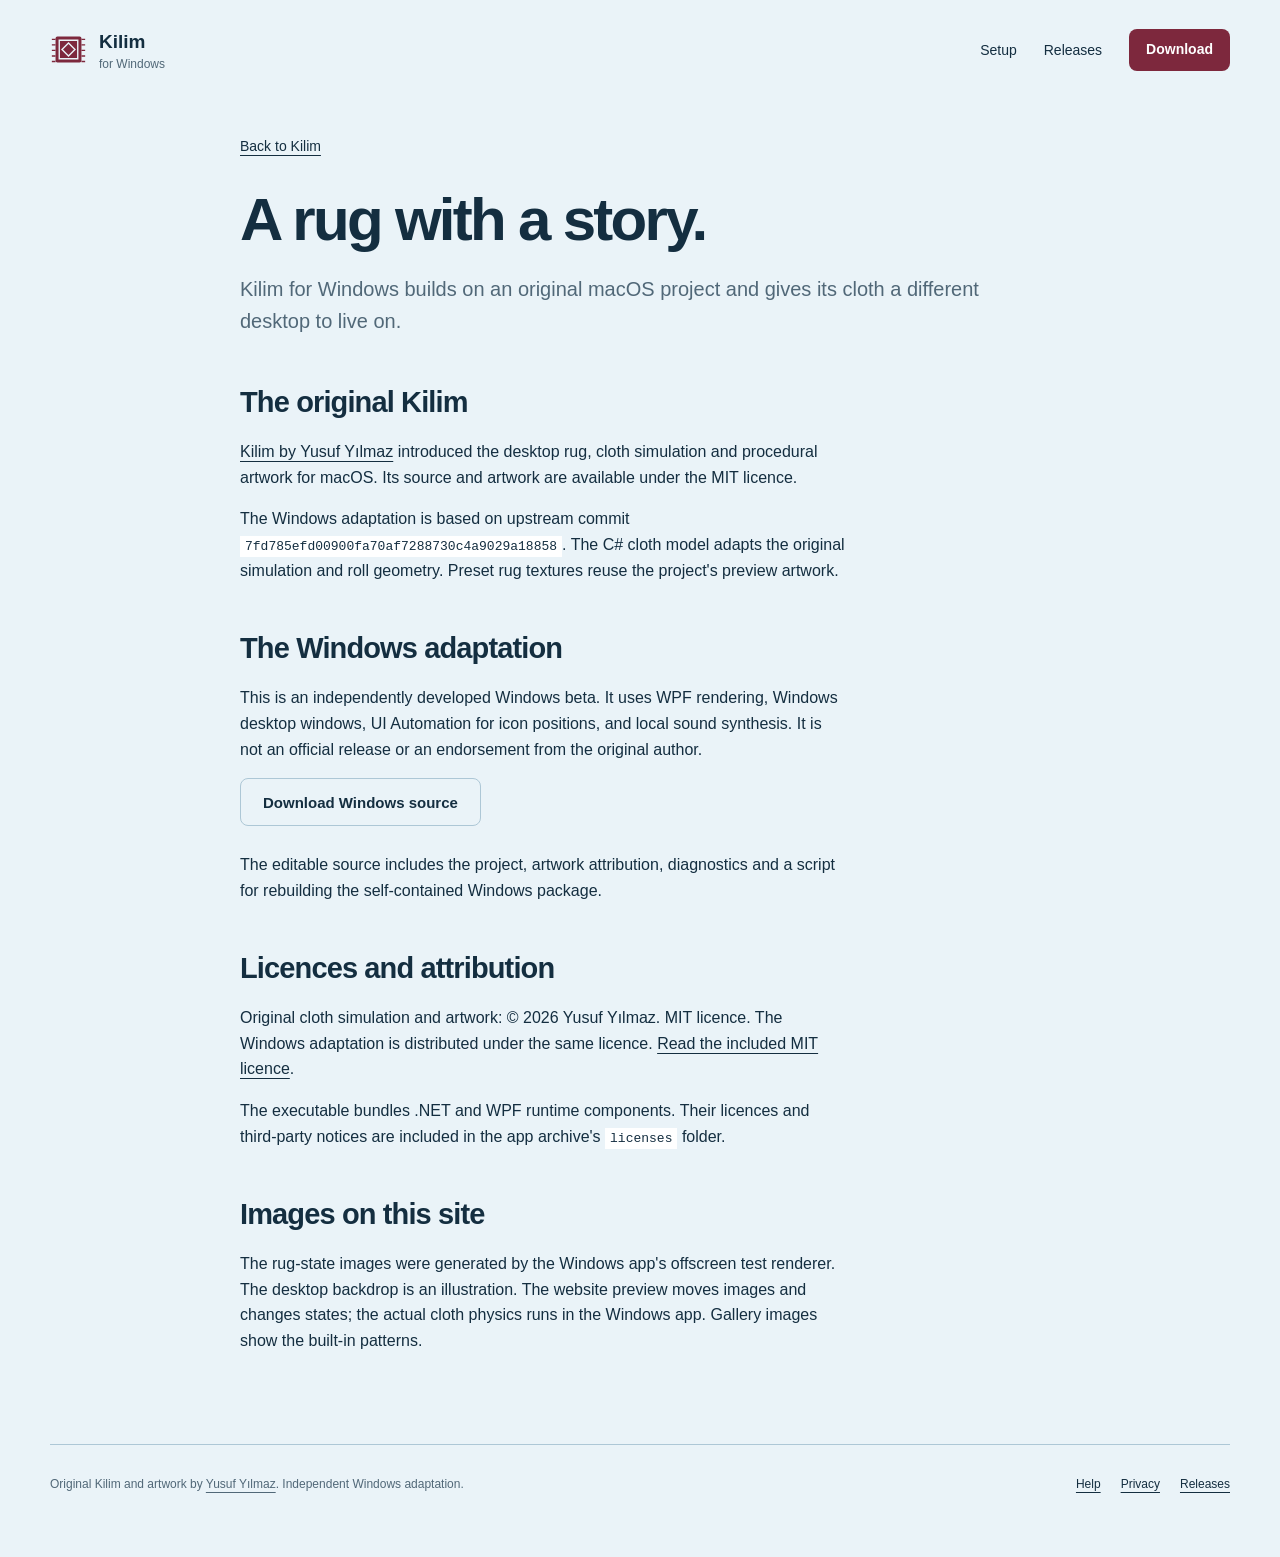
==== credits.html @ a7b7ecc9 "first commit" ====
<!doctype html><html lang="en"><head><meta charset="utf-8"><meta name="viewport" content="width=device-width,initial-scale=1"><title>Credits and source — Kilim for Windows</title><meta name="description" content="Original Kilim and rug artwork by Yusuf Yılmaz. Learn about the independent Windows adaptation and MIT-licensed source."><link rel="icon" href="assets/favicon.svg" type="image/svg+xml"><link rel="stylesheet" href="styles.css"></head><body>
<a class="skip" href="#main">Skip to content</a><header class="header wrap"><a class="brand" href="index.html"><img src="assets/favicon.svg" width="37" height="37" alt=""><span>Kilim<small>for Windows</small></span></a><nav class="nav" aria-label="Main navigation"><a href="help.html">Setup</a><a href="releases.html">Releases</a><a class="button small" href="index.html#download">Download</a></nav></header>
<main id="main" class="page wrap prose"><div class="document-nav"><a href="index.html">Back to Kilim</a></div><h1>A rug with a story.</h1><p class="lead">Kilim for Windows builds on an original macOS project and gives its cloth a different desktop to live on.</p>
<h2>The original Kilim</h2><p><a href="https://github.com/yusufyilmazfr/kilim" target="_blank" rel="noopener noreferrer">Kilim by Yusuf Yılmaz</a> introduced the desktop rug, cloth simulation and procedural artwork for macOS. Its source and artwork are available under the MIT licence.</p><p>The Windows adaptation is based on upstream commit <code>7fd785efd00900fa70af7288730c4a9029a18858</code>. The C# cloth model adapts the original simulation and roll geometry. Preset rug textures reuse the project's preview artwork.</p>
<h2>The Windows adaptation</h2><p>This is an independently developed Windows beta. It uses WPF rendering, Windows desktop windows, UI Automation for icon positions, and local sound synthesis. It is not an official release or an endorsement from the original author.</p><p><a class="button secondary" href="downloads/Kilim-Windows-source.zip" download>Download Windows source</a></p><p>The editable source includes the project, artwork attribution, diagnostics and a script for rebuilding the self-contained Windows package.</p>
<h2>Licences and attribution</h2><p>Original cloth simulation and artwork: © 2026 Yusuf Yılmaz. MIT licence. The Windows adaptation is distributed under the same licence. <a href="LICENSE">Read the included MIT licence</a>.</p><p>The executable bundles .NET and WPF runtime components. Their licences and third-party notices are included in the app archive's <code>licenses</code> folder.</p>
<h2>Images on this site</h2><p>The rug-state images were generated by the Windows app's offscreen test renderer. The desktop backdrop is an illustration. The website preview moves images and changes states; the actual cloth physics runs in the Windows app. Gallery images show the built-in patterns.</p>
</main><footer class="footer wrap"><p>Original Kilim and artwork by <a href="https://github.com/yusufyilmazfr/kilim" target="_blank" rel="noopener noreferrer">Yusuf Yılmaz</a>. Independent Windows adaptation.</p><nav aria-label="Footer"><a href="help.html">Help</a><a href="privacy.html">Privacy</a><a href="releases.html">Releases</a></nav></footer></body></html>
---- styles.css ----
:root{--mist:#eaf3f8;--ink:#142e40;--red:#7d283d;--paper:#fff;--thread:#adc7d6;--slate:#516878;--desktop:#d7e7f1;--focus:#245b7a}
*{box-sizing:border-box}html{scroll-behavior:smooth;scroll-padding-top:28px}body{margin:0;background:var(--mist);color:var(--ink);font-family:"Segoe UI",Arial,sans-serif;font-size:17px;line-height:1.6}button,input{font:inherit}a{color:inherit;text-underline-offset:4px}button,a{-webkit-tap-highlight-color:transparent}button{cursor:pointer}button:focus-visible,a:focus-visible,summary:focus-visible,[tabindex]:focus-visible{outline:3px solid var(--focus);outline-offset:5px}img{max-width:100%;display:block}h1,h2,h3,p{margin-top:0}h1,h2,h3{font-family:"Trebuchet MS","Segoe UI",sans-serif;line-height:1.1}h1{font-size:clamp(42px,5.7vw,76px);letter-spacing:-.045em;font-weight:700;margin-bottom:24px}h2{font-size:clamp(30px,3.4vw,44px);letter-spacing:-.03em;margin-bottom:20px}h3{font-size:23px;letter-spacing:-.02em;margin-bottom:12px}p{max-width:68ch}button{color:var(--ink)}.wrap{width:min(1180px,calc(100% - 64px));margin-inline:auto}.skip{position:absolute;top:-80px;left:16px;background:var(--paper);padding:12px;z-index:5}.skip:focus{top:12px}.header{padding-block:27px;display:flex;justify-content:space-between;align-items:center;gap:20px}.brand{display:inline-flex;align-items:center;gap:12px;text-decoration:none;font-size:19px;font-weight:650;white-space:nowrap}.brand svg{width:37px;height:37px}.brand small{display:block;font-size:12px;color:var(--slate);font-weight:500;line-height:1.3}.nav{display:flex;align-items:center;gap:27px;font-size:14px}.nav a{text-decoration:none}.nav a:hover{text-decoration:underline}.button{display:inline-flex;align-items:center;justify-content:center;gap:10px;border:1px solid transparent;min-height:48px;padding:11px 22px;background:var(--red);color:var(--paper);text-decoration:none;font-size:15px;font-weight:650;border-radius:8px;line-height:1.4}.button:hover{background:#682034}.button.secondary{background:transparent;color:var(--ink);border-color:var(--thread)}.button.secondary:hover{background:var(--paper)}.button.small{min-height:42px;padding:9px 16px;font-size:14px}.hero{display:grid;grid-template-columns:.84fr 1.16fr;align-items:center;gap:44px;padding-top:50px;padding-bottom:80px}.hero-copy{padding-bottom:24px}.hero-copy p{color:var(--slate);max-width:35ch;font-size:19px;line-height:1.6;margin-bottom:27px}.hero-meta{font-size:13px!important;margin:13px 0 17px!important;max-width:40ch!important}.hero-copy .setup-link{font-size:14px}.hero-demo{min-width:0}.desktop{position:relative;aspect-ratio:1.24;background:var(--desktop);border:1px solid var(--thread);border-radius:14px;overflow:hidden;isolation:isolate}.desktop-scenery{position:absolute;inset:0;width:100%;height:100%;opacity:.36;pointer-events:none}.desktop-icons{position:absolute;left:15%;top:25%;display:grid;grid-template-columns:repeat(3,52px);gap:37px 41px;font-size:9px;text-align:center;z-index:1}.desktop-file{display:flex;align-items:center;flex-direction:column;gap:5px;color:var(--ink)}.file-icon{display:block;width:29px;height:34px;background:var(--paper);border:1px solid var(--thread);border-radius:2px;position:relative}.file-icon:after{content:"";position:absolute;left:6px;top:13px;width:15px;height:1px;background:var(--thread);box-shadow:0 5px 0 var(--thread),0 10px 0 var(--thread)}.preview-rug{position:absolute;width:112%;max-width:none;height:auto;left:-2%;top:-10%;z-index:2;touch-action:none;cursor:grab;user-select:none;-webkit-user-drag:none;transform:translate(var(--rug-x,0px),var(--rug-y,0px));filter:drop-shadow(0 12px 9px rgba(20,46,64,.13))}.preview-rug:active{cursor:grabbing}.preview-rug.peeking{opacity:.26}.desktop-bar{position:absolute;bottom:0;inset-inline:0;background:rgba(255,255,255,.74);height:32px;display:flex;align-items:center;justify-content:space-between;padding-inline:15px;z-index:3;font-size:10px}.windows-mark{display:grid;grid-template-columns:repeat(2,5px);gap:2px}.windows-mark i{height:5px;width:5px;background:var(--ink)}.demo-controls{display:flex;align-items:center;justify-content:space-between;gap:8px;margin-top:14px;flex-wrap:wrap}.demo-states{display:flex;gap:3px}.demo-states button,.move-controls button{border:0;background:transparent;min-height:44px;padding:8px 11px;font-size:13px;border-radius:6px}.demo-states button[aria-pressed="true"]{background:var(--ink);color:var(--paper)}.move-controls{display:flex;gap:2px}.move-controls button{border:1px solid var(--thread);width:44px;padding:4px;font-size:20px}.demo-note{color:var(--slate);font-size:12px;margin:10px 0 0;max-width:60ch}.interaction-strip{border-block:1px solid var(--thread);padding-block:35px;display:grid;grid-template-columns:repeat(3,1fr);gap:42px}.interaction-strip p{font-size:15px;color:var(--slate);margin-bottom:0}.interaction-strip h3{font-size:21px}.interaction-strip kbd,.prose kbd{display:inline-block;border:1px solid var(--thread);background:var(--paper);padding:1px 6px;border-radius:4px;font-family:inherit;font-size:.84em;white-space:nowrap}.section{padding-block:95px}.section-intro{max-width:620px;margin-bottom:38px}.section-intro p{color:var(--slate)}.patterns{display:grid;grid-template-columns:1fr 1fr;gap:60px;align-items:center}.pattern-preview{position:relative;background:var(--paper);padding:30px;border-radius:12px;min-height:300px;display:grid;align-items:center}.pattern-preview img{width:100%;height:auto}.pattern-name{margin:15px 0 0;text-align:center;font-size:14px}.pattern-name span{color:var(--slate)}.swatches{display:grid;grid-template-columns:repeat(5,1fr);gap:9px}.swatch{border:2px solid transparent;background:transparent;padding:4px;border-radius:8px;min-width:0;text-align:left}.swatch img{width:100%;height:auto;aspect-ratio:1.49;object-fit:contain;border-radius:3px}.swatch span{font-size:11px;display:block;margin:4px 0 2px;white-space:nowrap;overflow:hidden;text-overflow:ellipsis}.swatch[aria-pressed="true"]{border-color:var(--red);background:var(--paper)}.custom-note{font-size:15px;line-height:1.6;color:var(--slate);margin:22px 0 0}.download-section{background:var(--paper);border-block:1px solid var(--thread);padding-block:72px}.download-grid{display:grid;grid-template-columns:1.1fr .9fr;gap:90px}.release-tag{display:inline-block;font-size:13px;border:1px solid var(--thread);border-radius:5px;padding:4px 8px;margin-bottom:18px}.download-grid h2{max-width:14ch}.download-grid p{color:var(--slate)}.download-info{font-size:14px}.download-links{display:flex;gap:23px;flex-wrap:wrap;font-size:13px;margin-top:16px}.beta-note{font-size:13px!important;line-height:1.5;border-left:3px solid var(--thread);padding-left:14px;margin:24px 0 0}.setup-steps{list-style:none;padding:0;margin:10px 0 25px;counter-reset:setup}.setup-steps li{position:relative;counter-increment:setup;padding:0 0 22px 44px;font-size:15px}.setup-steps li:before{content:counter(setup);position:absolute;left:0;top:0;width:28px;height:28px;border:1px solid var(--thread);border-radius:50%;display:grid;place-items:center;font-size:13px}.setup-steps strong{display:block;margin-bottom:4px}.setup-steps span{color:var(--slate)}.faq-layout{display:grid;grid-template-columns:.7fr 1.3fr;gap:75px}.faq{border-top:1px solid var(--thread)}.faq details{border-bottom:1px solid var(--thread);padding:19px 0}.faq summary{font-size:17px;font-weight:600;cursor:pointer;list-style:none;display:flex;justify-content:space-between;gap:16px;min-height:24px}.faq summary::-webkit-details-marker{display:none}.faq summary:after{content:"+";font-size:22px;font-weight:400;line-height:1}.faq details[open] summary:after{content:"−"}.faq p{color:var(--slate);font-size:15px;margin:15px 25px 0 0}.footer{border-top:1px solid var(--thread);padding-block:30px 38px;display:flex;justify-content:space-between;gap:25px;font-size:12px;align-items:flex-start}.footer p{margin:0;color:var(--slate);max-width:65ch}.footer nav{display:flex;gap:20px;white-space:nowrap}.page{max-width:800px;margin:35px auto 90px}.page h1{font-size:clamp(36px,5vw,60px);margin-bottom:20px}.page .lead{font-size:20px;color:var(--slate);margin-bottom:45px}.prose h2{font-size:29px;margin-top:50px}.prose h3{font-size:21px;margin-top:30px}.prose p,.prose li{font-size:16px}.prose ul,.prose ol{padding-left:24px}.prose li{margin-bottom:10px}.prose code{background:var(--paper);padding:3px 5px;font-size:13px;overflow-wrap:anywhere}.prose pre{white-space:pre-wrap;overflow-wrap:anywhere;border:1px solid var(--thread);border-radius:8px;background:var(--paper);padding:18px;font-size:13px}.notice{padding:18px 20px;border-left:3px solid var(--red);background:var(--paper);font-size:15px}.prose .button{margin:0 12px 10px 0}.hash{font-family:Consolas,monospace;font-size:12px;overflow-wrap:anywhere}.document-nav{font-size:14px;margin-bottom:30px}.no-js{font-size:13px;color:var(--slate)}
@media(min-width:1350px){.hero{gap:54px;padding-top:62px}.hero-copy p{max-width:34ch}.desktop{aspect-ratio:1.19}}
@media(max-width:950px){.wrap{width:calc(100% - 40px)}.hero{gap:24px;grid-template-columns:1fr 1.1fr;padding-top:35px}.nav{gap:18px}.hero-copy p{font-size:17px}.hero h1{font-size:52px}.patterns{gap:30px}.download-grid{gap:45px}.faq-layout{gap:36px}.footer{flex-direction:column}.preview-rug{top:-4%}}
@media(max-width:720px){body{font-size:16px}.wrap{width:calc(100% - 36px)}.header{padding-block:20px;align-items:flex-start}.brand{font-size:16px;gap:8px}.brand svg{width:32px;height:32px}.nav{justify-content:flex-end;gap:14px;flex-wrap:wrap;max-width:220px;font-size:12px}.nav .button{min-height:38px;padding:7px 12px;font-size:12px}.nav .patterns-link{display:none}.hero{grid-template-columns:1fr;padding-top:25px;padding-bottom:40px;gap:18px}.hero h1{font-size:clamp(44px,10.5vw,65px);max-width:12ch}.hero-copy{padding-bottom:0}.hero-copy p{max-width:42ch}.hero-demo{max-width:600px;width:100%}.desktop{aspect-ratio:1.3}.preview-rug{top:-13%;left:0;width:111%}.desktop-icons{left:18%;top:27%;gap:23px 28px;grid-template-columns:repeat(3,45px)}.interaction-strip{grid-template-columns:1fr;gap:24px;padding-block:28px}.interaction-strip h3{margin-bottom:7px}.patterns{grid-template-columns:1fr;gap:26px}.section{padding-block:55px}.section-intro{margin-bottom:24px}.pattern-preview{min-height:220px;padding:20px}.swatches{gap:5px}.swatch span{font-size:10px}.download-grid,.faq-layout{grid-template-columns:1fr;gap:30px}.download-section{padding-block:48px}.download-grid h2{max-width:15ch}.faq-layout h2{margin-bottom:0}.footer nav{gap:16px;flex-wrap:wrap}.page{margin-top:26px;margin-bottom:60px}.page .lead{font-size:18px;margin-bottom:32px}.prose h2{margin-top:35px}.demo-controls{gap:7px}.demo-states button{padding-inline:10px}.demo-note{font-size:11px}.hero-meta{max-width:44ch!important}}
@media(prefers-reduced-motion:reduce){html{scroll-behavior:auto}}
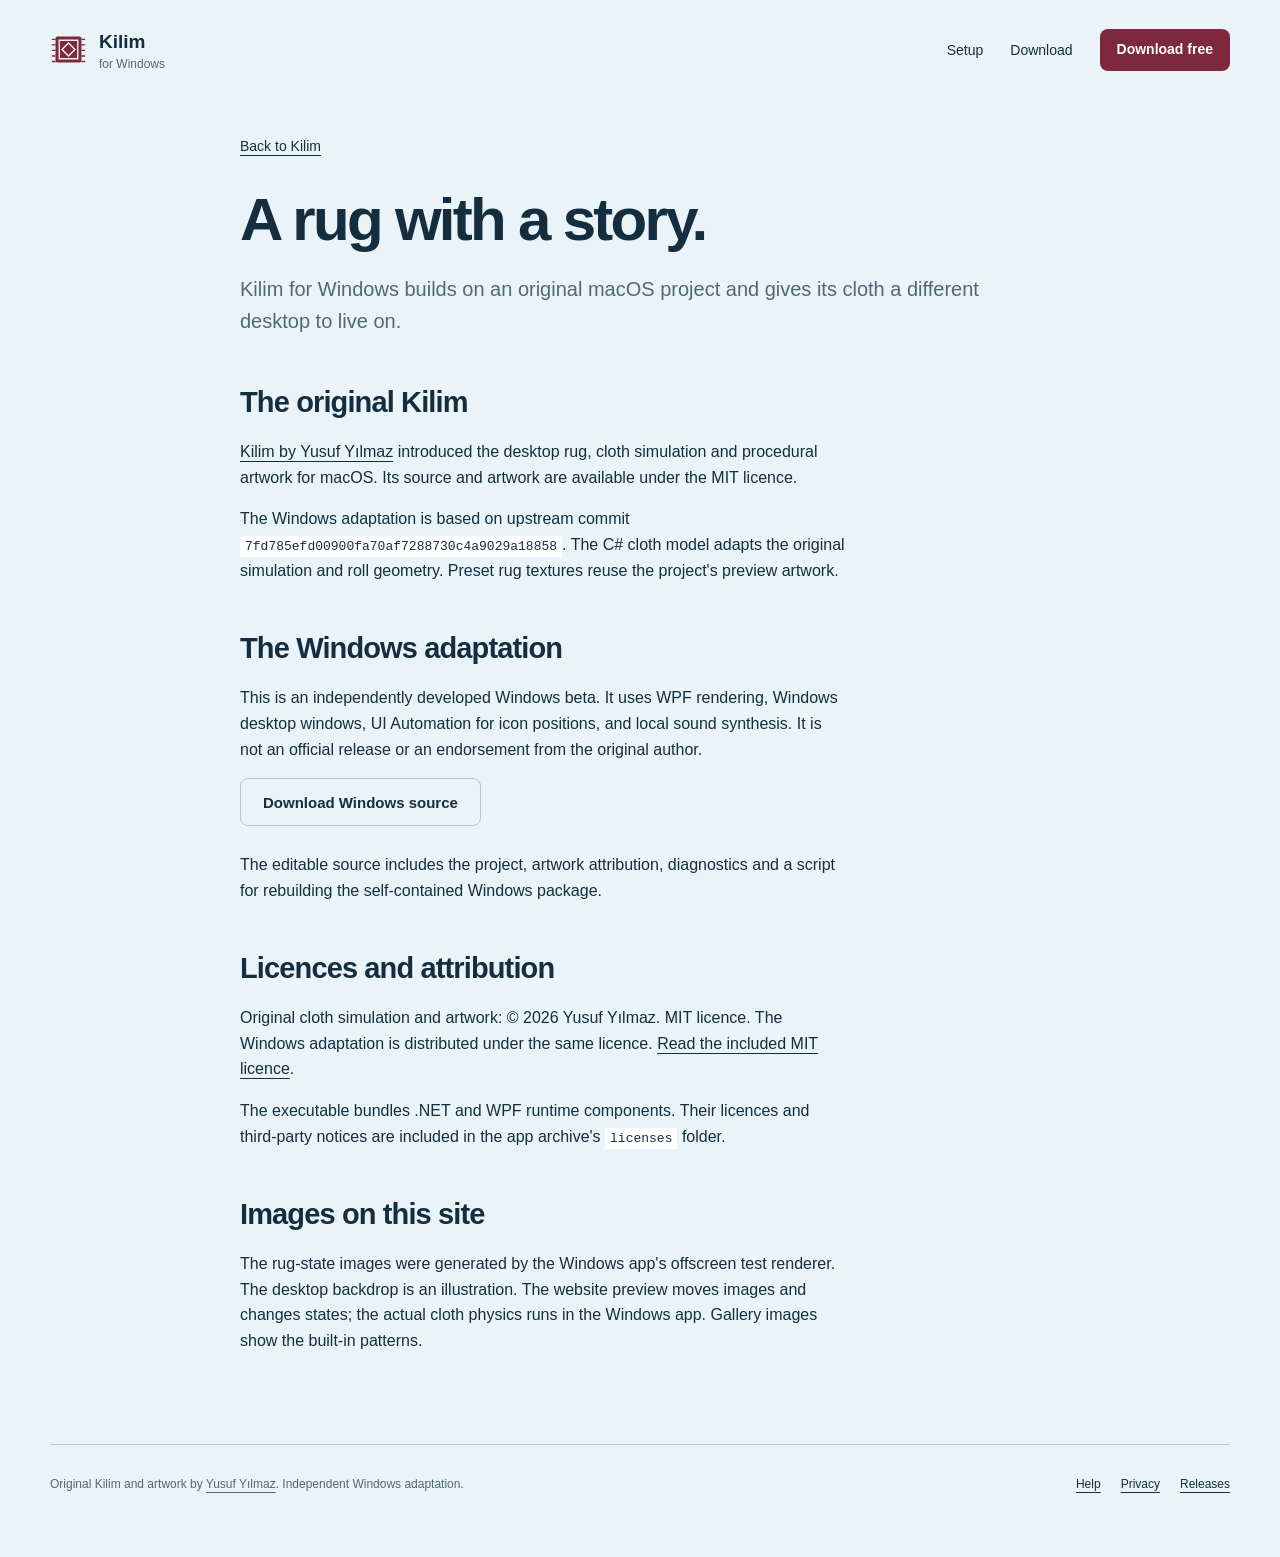
==== commit ed9b5b9c: "Restore free downloads and link hosted Windows app" ====
--- a/credits.html
+++ b/credits.html
@@ -1,5 +1,5 @@
 <!doctype html><html lang="en"><head><meta charset="utf-8"><meta name="viewport" content="width=device-width,initial-scale=1"><title>Credits and source — Kilim for Windows</title><meta name="description" content="Original Kilim and rug artwork by Yusuf Yılmaz. Learn about the independent Windows adaptation and MIT-licensed source."><link rel="icon" href="assets/favicon.svg" type="image/svg+xml"><link rel="stylesheet" href="styles.css"></head><body>
-<a class="skip" href="#main">Skip to content</a><header class="header wrap"><a class="brand" href="index.html"><img src="assets/favicon.svg" width="37" height="37" alt=""><span>Kilim<small>for Windows</small></span></a><nav class="nav" aria-label="Main navigation"><a href="help.html">Setup</a><a href="releases.html">Releases</a><a class="button small" href="index.html#download">Download</a></nav></header>
+<a class="skip" href="#main">Skip to content</a><header class="header wrap"><a class="brand" href="index.html"><img src="assets/favicon.svg" width="37" height="37" alt=""><span>Kilim<small>for Windows</small></span></a><nav class="nav" aria-label="Main navigation"><a href="help.html">Setup</a><a href="download.html">Download</a><a class="button small" href="https://kilim-windows-download.suko-app.workers.dev/download/Kilim-Windows-0.1.0-beta-win-x64.zip" download>Download free</a></nav></header>
 <main id="main" class="page wrap prose"><div class="document-nav"><a href="index.html">Back to Kilim</a></div><h1>A rug with a story.</h1><p class="lead">Kilim for Windows builds on an original macOS project and gives its cloth a different desktop to live on.</p>
 <h2>The original Kilim</h2><p><a href="https://github.com/yusufyilmazfr/kilim" target="_blank" rel="noopener noreferrer">Kilim by Yusuf Yılmaz</a> introduced the desktop rug, cloth simulation and procedural artwork for macOS. Its source and artwork are available under the MIT licence.</p><p>The Windows adaptation is based on upstream commit <code>7fd785efd00900fa70af7288730c4a9029a18858</code>. The C# cloth model adapts the original simulation and roll geometry. Preset rug textures reuse the project's preview artwork.</p>
 <h2>The Windows adaptation</h2><p>This is an independently developed Windows beta. It uses WPF rendering, Windows desktop windows, UI Automation for icon positions, and local sound synthesis. It is not an official release or an endorsement from the original author.</p><p><a class="button secondary" href="downloads/Kilim-Windows-source.zip" download>Download Windows source</a></p><p>The editable source includes the project, artwork attribution, diagnostics and a script for rebuilding the self-contained Windows package.</p>
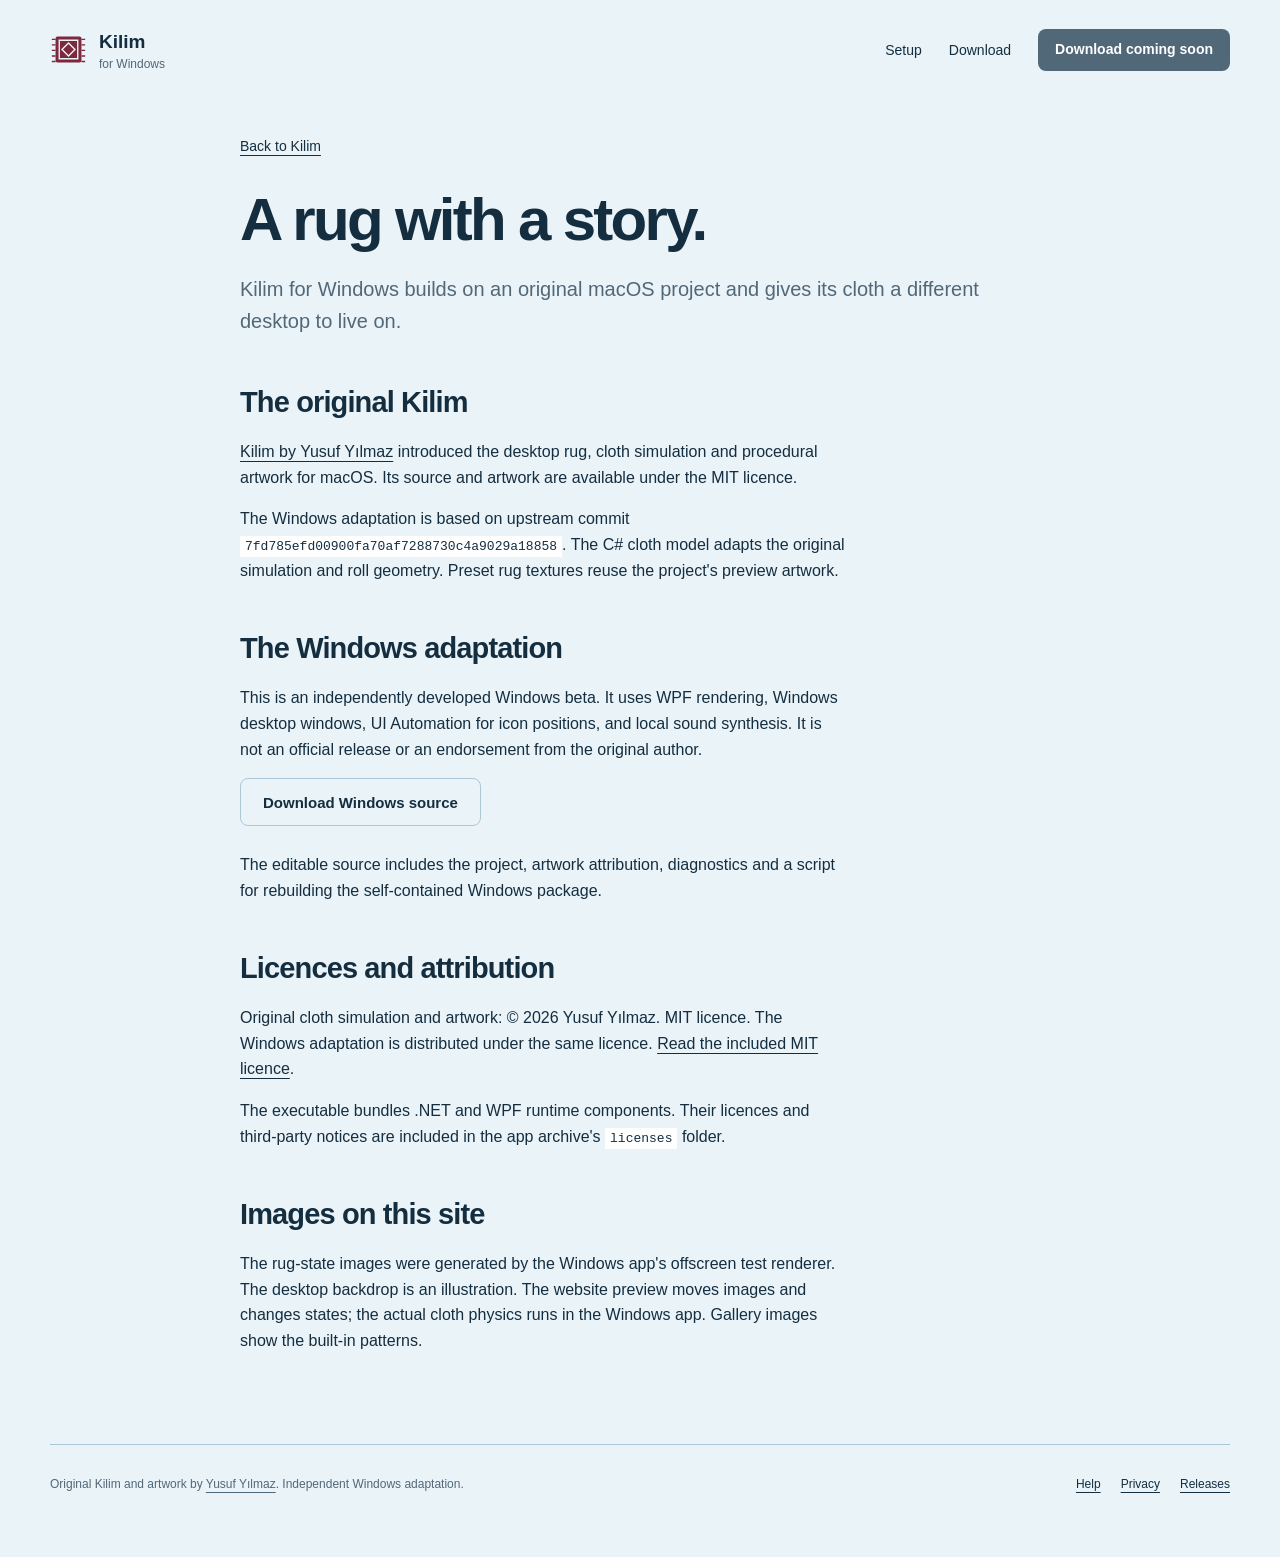
==== commit edb1e2c0: "Temporarily disable app download links" ====
--- a/credits.html
+++ b/credits.html
@@ -1,5 +1,5 @@
 <!doctype html><html lang="en"><head><meta charset="utf-8"><meta name="viewport" content="width=device-width,initial-scale=1"><title>Credits and source — Kilim for Windows</title><meta name="description" content="Original Kilim and rug artwork by Yusuf Yılmaz. Learn about the independent Windows adaptation and MIT-licensed source."><link rel="icon" href="assets/favicon.svg" type="image/svg+xml"><link rel="stylesheet" href="styles.css"></head><body>
-<a class="skip" href="#main">Skip to content</a><header class="header wrap"><a class="brand" href="index.html"><img src="assets/favicon.svg" width="37" height="37" alt=""><span>Kilim<small>for Windows</small></span></a><nav class="nav" aria-label="Main navigation"><a href="help.html">Setup</a><a href="download.html">Download</a><a class="button small" href="https://kilim-windows-download.suko-app.workers.dev/download/Kilim-Windows-0.1.0-beta-win-x64.zip" download>Download free</a></nav></header>
+<a class="skip" href="#main">Skip to content</a><header class="header wrap"><a class="brand" href="index.html"><img src="assets/favicon.svg" width="37" height="37" alt=""><span>Kilim<small>for Windows</small></span></a><nav class="nav" aria-label="Main navigation"><a href="help.html">Setup</a><a href="download.html">Download</a><button class="button small" type="button" disabled>Download coming soon</button></nav></header>
 <main id="main" class="page wrap prose"><div class="document-nav"><a href="index.html">Back to Kilim</a></div><h1>A rug with a story.</h1><p class="lead">Kilim for Windows builds on an original macOS project and gives its cloth a different desktop to live on.</p>
 <h2>The original Kilim</h2><p><a href="https://github.com/yusufyilmazfr/kilim" target="_blank" rel="noopener noreferrer">Kilim by Yusuf Yılmaz</a> introduced the desktop rug, cloth simulation and procedural artwork for macOS. Its source and artwork are available under the MIT licence.</p><p>The Windows adaptation is based on upstream commit <code>7fd785efd00900fa70af7288730c4a9029a18858</code>. The C# cloth model adapts the original simulation and roll geometry. Preset rug textures reuse the project's preview artwork.</p>
 <h2>The Windows adaptation</h2><p>This is an independently developed Windows beta. It uses WPF rendering, Windows desktop windows, UI Automation for icon positions, and local sound synthesis. It is not an official release or an endorsement from the original author.</p><p><a class="button secondary" href="downloads/Kilim-Windows-source.zip" download>Download Windows source</a></p><p>The editable source includes the project, artwork attribution, diagnostics and a script for rebuilding the self-contained Windows package.</p>
--- a/styles.css
+++ b/styles.css
@@ -4,3 +4,4 @@
 @media(max-width:950px){.wrap{width:calc(100% - 40px)}.hero{gap:24px;grid-template-columns:1fr 1.1fr;padding-top:35px}.nav{gap:18px}.hero-copy p{font-size:17px}.hero h1{font-size:52px}.patterns{gap:30px}.download-grid{gap:45px}.faq-layout{gap:36px}.footer{flex-direction:column}.preview-rug{top:-4%}}
 @media(max-width:720px){body{font-size:16px}.wrap{width:calc(100% - 36px)}.header{padding-block:20px;align-items:flex-start}.brand{font-size:16px;gap:8px}.brand svg{width:32px;height:32px}.nav{justify-content:flex-end;gap:14px;flex-wrap:wrap;max-width:220px;font-size:12px}.nav .button{min-height:38px;padding:7px 12px;font-size:12px}.nav .patterns-link{display:none}.hero{grid-template-columns:1fr;padding-top:25px;padding-bottom:40px;gap:18px}.hero h1{font-size:clamp(44px,10.5vw,65px);max-width:12ch}.hero-copy{padding-bottom:0}.hero-copy p{max-width:42ch}.hero-demo{max-width:600px;width:100%}.desktop{aspect-ratio:1.3}.preview-rug{top:-13%;left:0;width:111%}.desktop-icons{left:18%;top:27%;gap:23px 28px;grid-template-columns:repeat(3,45px)}.interaction-strip{grid-template-columns:1fr;gap:24px;padding-block:28px}.interaction-strip h3{margin-bottom:7px}.patterns{grid-template-columns:1fr;gap:26px}.section{padding-block:55px}.section-intro{margin-bottom:24px}.pattern-preview{min-height:220px;padding:20px}.swatches{gap:5px}.swatch span{font-size:10px}.download-grid,.faq-layout{grid-template-columns:1fr;gap:30px}.download-section{padding-block:48px}.download-grid h2{max-width:15ch}.faq-layout h2{margin-bottom:0}.footer nav{gap:16px;flex-wrap:wrap}.page{margin-top:26px;margin-bottom:60px}.page .lead{font-size:18px;margin-bottom:32px}.prose h2{margin-top:35px}.demo-controls{gap:7px}.demo-states button{padding-inline:10px}.demo-note{font-size:11px}.hero-meta{max-width:44ch!important}}
 @media(prefers-reduced-motion:reduce){html{scroll-behavior:auto}}
+.button:disabled{background:var(--slate);color:var(--paper);cursor:not-allowed}
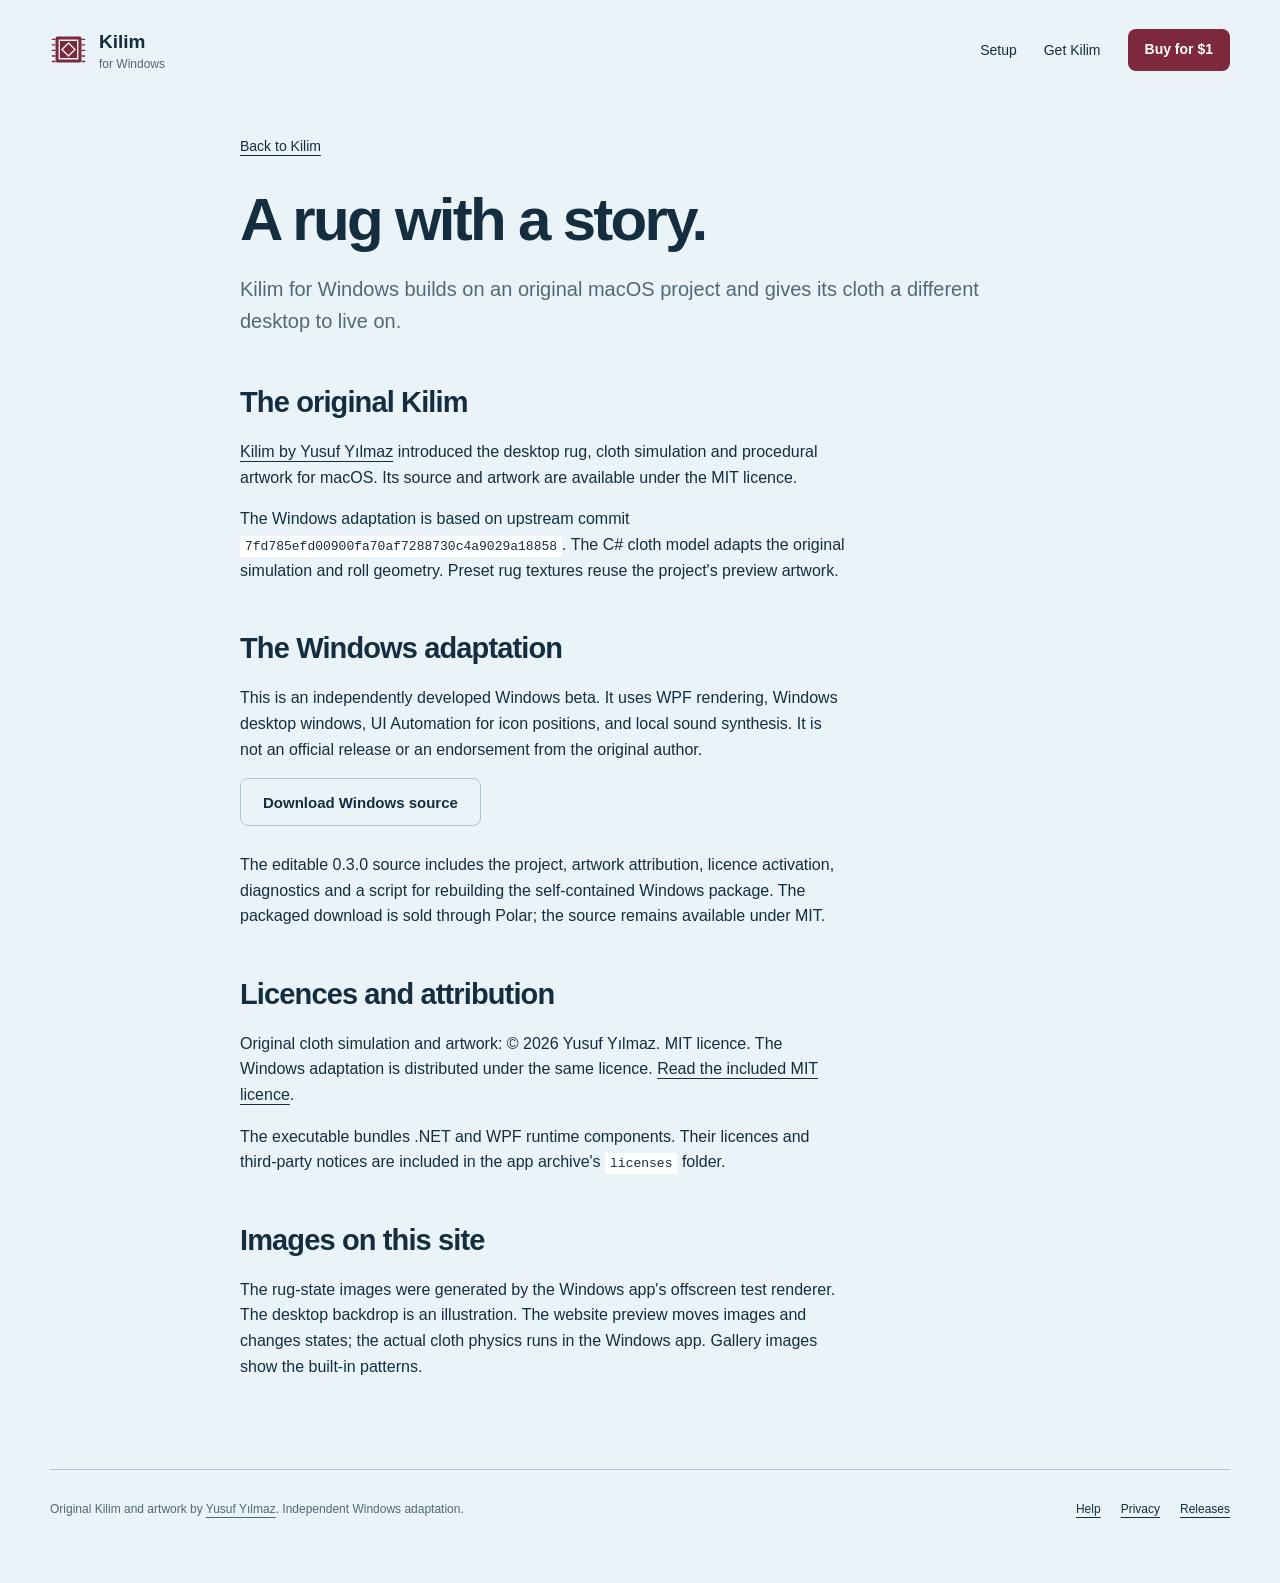
==== commit e9d00390: "Connect Kilim site to Polar checkout for licensed beta" ====
--- a/credits.html
+++ b/credits.html
@@ -1,8 +1,8 @@
 <!doctype html><html lang="en"><head><meta charset="utf-8"><meta name="viewport" content="width=device-width,initial-scale=1"><title>Credits and source — Kilim for Windows</title><meta name="description" content="Original Kilim and rug artwork by Yusuf Yılmaz. Learn about the independent Windows adaptation and MIT-licensed source."><link rel="icon" href="assets/favicon.svg" type="image/svg+xml"><link rel="stylesheet" href="styles.css"></head><body>
-<a class="skip" href="#main">Skip to content</a><header class="header wrap"><a class="brand" href="index.html"><img src="assets/favicon.svg" width="37" height="37" alt=""><span>Kilim<small>for Windows</small></span></a><nav class="nav" aria-label="Main navigation"><a href="help.html">Setup</a><a href="download.html">Download</a><button class="button small" type="button" disabled>Download coming soon</button></nav></header>
+<a class="skip" href="#main">Skip to content</a><header class="header wrap"><a class="brand" href="index.html"><img src="assets/favicon.svg" width="37" height="37" alt=""><span>Kilim<small>for Windows</small></span></a><nav class="nav" aria-label="Main navigation"><a href="help.html">Setup</a><a href="download.html">Get Kilim</a><a class="button small" data-checkout href="https://buy.polar.sh/polar_cl_F4BVskVz9PYQ9hahNEYksDCf6VDmMh7gyivu70FzZcy">Buy for $1</a></nav></header>
 <main id="main" class="page wrap prose"><div class="document-nav"><a href="index.html">Back to Kilim</a></div><h1>A rug with a story.</h1><p class="lead">Kilim for Windows builds on an original macOS project and gives its cloth a different desktop to live on.</p>
 <h2>The original Kilim</h2><p><a href="https://github.com/yusufyilmazfr/kilim" target="_blank" rel="noopener noreferrer">Kilim by Yusuf Yılmaz</a> introduced the desktop rug, cloth simulation and procedural artwork for macOS. Its source and artwork are available under the MIT licence.</p><p>The Windows adaptation is based on upstream commit <code>7fd785efd00900fa70af7288730c4a9029a18858</code>. The C# cloth model adapts the original simulation and roll geometry. Preset rug textures reuse the project's preview artwork.</p>
-<h2>The Windows adaptation</h2><p>This is an independently developed Windows beta. It uses WPF rendering, Windows desktop windows, UI Automation for icon positions, and local sound synthesis. It is not an official release or an endorsement from the original author.</p><p><a class="button secondary" href="downloads/Kilim-Windows-source.zip" download>Download Windows source</a></p><p>The editable source includes the project, artwork attribution, diagnostics and a script for rebuilding the self-contained Windows package.</p>
+<h2>The Windows adaptation</h2><p>This is an independently developed Windows beta. It uses WPF rendering, Windows desktop windows, UI Automation for icon positions, and local sound synthesis. It is not an official release or an endorsement from the original author.</p><p><a class="button secondary" href="downloads/Kilim-Windows-source.zip" download>Download Windows source</a></p><p>The editable 0.3.0 source includes the project, artwork attribution, licence activation, diagnostics and a script for rebuilding the self-contained Windows package. The packaged download is sold through Polar; the source remains available under MIT.</p>
 <h2>Licences and attribution</h2><p>Original cloth simulation and artwork: © 2026 Yusuf Yılmaz. MIT licence. The Windows adaptation is distributed under the same licence. <a href="LICENSE">Read the included MIT licence</a>.</p><p>The executable bundles .NET and WPF runtime components. Their licences and third-party notices are included in the app archive's <code>licenses</code> folder.</p>
 <h2>Images on this site</h2><p>The rug-state images were generated by the Windows app's offscreen test renderer. The desktop backdrop is an illustration. The website preview moves images and changes states; the actual cloth physics runs in the Windows app. Gallery images show the built-in patterns.</p>
 </main><footer class="footer wrap"><p>Original Kilim and artwork by <a href="https://github.com/yusufyilmazfr/kilim" target="_blank" rel="noopener noreferrer">Yusuf Yılmaz</a>. Independent Windows adaptation.</p><nav aria-label="Footer"><a href="help.html">Help</a><a href="privacy.html">Privacy</a><a href="releases.html">Releases</a></nav></footer></body></html>
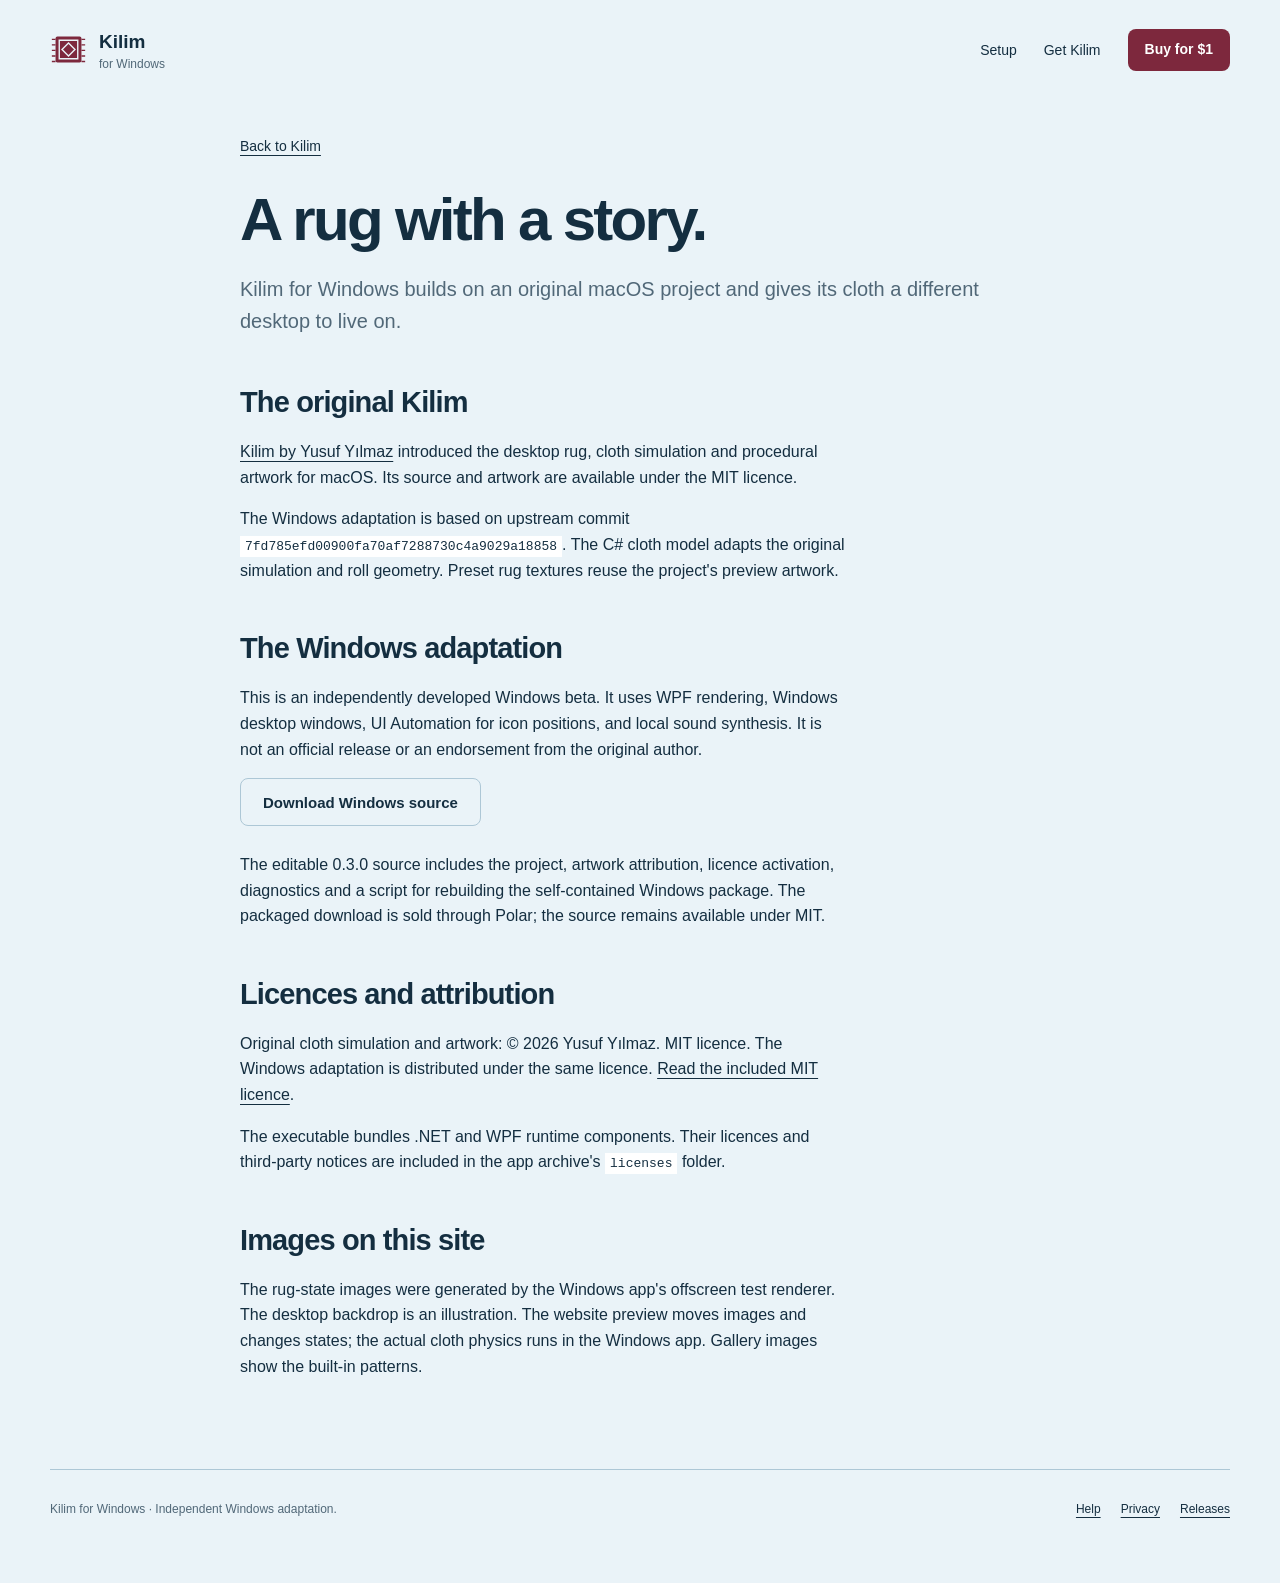
==== commit 21d411b6: "Add Google Analytics and simplify site footer" ====
--- a/credits.html
+++ b/credits.html
@@ -1,8 +1,18 @@
-<!doctype html><html lang="en"><head><meta charset="utf-8"><meta name="viewport" content="width=device-width,initial-scale=1"><title>Credits and source — Kilim for Windows</title><meta name="description" content="Original Kilim and rug artwork by Yusuf Yılmaz. Learn about the independent Windows adaptation and MIT-licensed source."><link rel="icon" href="assets/favicon.svg" type="image/svg+xml"><link rel="stylesheet" href="styles.css"></head><body>
+<!doctype html><html lang="en"><head>
+<!-- Google tag (gtag.js) -->
+<script async src="https://www.googletagmanager.com/gtag/js?id=G-TPDNTJCHD7"></script>
+<script>
+  window.dataLayer = window.dataLayer || [];
+  function gtag(){dataLayer.push(arguments);}
+  gtag('js', new Date());
+
+  gtag('config', 'G-TPDNTJCHD7');
+</script>
+<meta charset="utf-8"><meta name="viewport" content="width=device-width,initial-scale=1"><title>Credits and source — Kilim for Windows</title><meta name="description" content="Original Kilim and rug artwork by Yusuf Yılmaz. Learn about the independent Windows adaptation and MIT-licensed source."><link rel="icon" href="assets/favicon.svg" type="image/svg+xml"><link rel="stylesheet" href="styles.css"></head><body>
 <a class="skip" href="#main">Skip to content</a><header class="header wrap"><a class="brand" href="index.html"><img src="assets/favicon.svg" width="37" height="37" alt=""><span>Kilim<small>for Windows</small></span></a><nav class="nav" aria-label="Main navigation"><a href="help.html">Setup</a><a href="download.html">Get Kilim</a><a class="button small" data-checkout href="https://buy.polar.sh/polar_cl_F4BVskVz9PYQ9hahNEYksDCf6VDmMh7gyivu70FzZcy">Buy for $1</a></nav></header>
 <main id="main" class="page wrap prose"><div class="document-nav"><a href="index.html">Back to Kilim</a></div><h1>A rug with a story.</h1><p class="lead">Kilim for Windows builds on an original macOS project and gives its cloth a different desktop to live on.</p>
 <h2>The original Kilim</h2><p><a href="https://github.com/yusufyilmazfr/kilim" target="_blank" rel="noopener noreferrer">Kilim by Yusuf Yılmaz</a> introduced the desktop rug, cloth simulation and procedural artwork for macOS. Its source and artwork are available under the MIT licence.</p><p>The Windows adaptation is based on upstream commit <code>7fd785efd00900fa70af7288730c4a9029a18858</code>. The C# cloth model adapts the original simulation and roll geometry. Preset rug textures reuse the project's preview artwork.</p>
 <h2>The Windows adaptation</h2><p>This is an independently developed Windows beta. It uses WPF rendering, Windows desktop windows, UI Automation for icon positions, and local sound synthesis. It is not an official release or an endorsement from the original author.</p><p><a class="button secondary" href="downloads/Kilim-Windows-source.zip" download>Download Windows source</a></p><p>The editable 0.3.0 source includes the project, artwork attribution, licence activation, diagnostics and a script for rebuilding the self-contained Windows package. The packaged download is sold through Polar; the source remains available under MIT.</p>
 <h2>Licences and attribution</h2><p>Original cloth simulation and artwork: © 2026 Yusuf Yılmaz. MIT licence. The Windows adaptation is distributed under the same licence. <a href="LICENSE">Read the included MIT licence</a>.</p><p>The executable bundles .NET and WPF runtime components. Their licences and third-party notices are included in the app archive's <code>licenses</code> folder.</p>
 <h2>Images on this site</h2><p>The rug-state images were generated by the Windows app's offscreen test renderer. The desktop backdrop is an illustration. The website preview moves images and changes states; the actual cloth physics runs in the Windows app. Gallery images show the built-in patterns.</p>
-</main><footer class="footer wrap"><p>Original Kilim and artwork by <a href="https://github.com/yusufyilmazfr/kilim" target="_blank" rel="noopener noreferrer">Yusuf Yılmaz</a>. Independent Windows adaptation.</p><nav aria-label="Footer"><a href="help.html">Help</a><a href="privacy.html">Privacy</a><a href="releases.html">Releases</a></nav></footer></body></html>
+</main><footer class="footer wrap"><p>Kilim for Windows · Independent Windows adaptation.</p><nav aria-label="Footer"><a href="help.html">Help</a><a href="privacy.html">Privacy</a><a href="releases.html">Releases</a></nav></footer></body></html>
--- a/styles.css
+++ b/styles.css
@@ -5,3 +5,4 @@
 @media(max-width:720px){body{font-size:16px}.wrap{width:calc(100% - 36px)}.header{padding-block:20px;align-items:flex-start}.brand{font-size:16px;gap:8px}.brand svg{width:32px;height:32px}.nav{justify-content:flex-end;gap:14px;flex-wrap:wrap;max-width:220px;font-size:12px}.nav .button{min-height:38px;padding:7px 12px;font-size:12px}.nav .patterns-link{display:none}.hero{grid-template-columns:1fr;padding-top:25px;padding-bottom:40px;gap:18px}.hero h1{font-size:clamp(44px,10.5vw,65px);max-width:12ch}.hero-copy{padding-bottom:0}.hero-copy p{max-width:42ch}.hero-demo{max-width:600px;width:100%}.desktop{aspect-ratio:1.3}.preview-rug{top:-13%;left:0;width:111%}.desktop-icons{left:18%;top:27%;gap:23px 28px;grid-template-columns:repeat(3,45px)}.interaction-strip{grid-template-columns:1fr;gap:24px;padding-block:28px}.interaction-strip h3{margin-bottom:7px}.patterns{grid-template-columns:1fr;gap:26px}.section{padding-block:55px}.section-intro{margin-bottom:24px}.pattern-preview{min-height:220px;padding:20px}.swatches{gap:5px}.swatch span{font-size:10px}.download-grid,.faq-layout{grid-template-columns:1fr;gap:30px}.download-section{padding-block:48px}.download-grid h2{max-width:15ch}.faq-layout h2{margin-bottom:0}.footer nav{gap:16px;flex-wrap:wrap}.page{margin-top:26px;margin-bottom:60px}.page .lead{font-size:18px;margin-bottom:32px}.prose h2{margin-top:35px}.demo-controls{gap:7px}.demo-states button{padding-inline:10px}.demo-note{font-size:11px}.hero-meta{max-width:44ch!important}}
 @media(prefers-reduced-motion:reduce){html{scroll-behavior:auto}}
 .button:disabled{background:var(--slate);color:var(--paper);cursor:not-allowed}
+.demo-film{margin:0}.demo-film video{display:block;width:100%;height:auto;border:1px solid var(--thread);border-radius:12px;background:var(--ink)}.demo-film figcaption{margin-top:14px;color:var(--slate);font-size:14px;max-width:75ch}
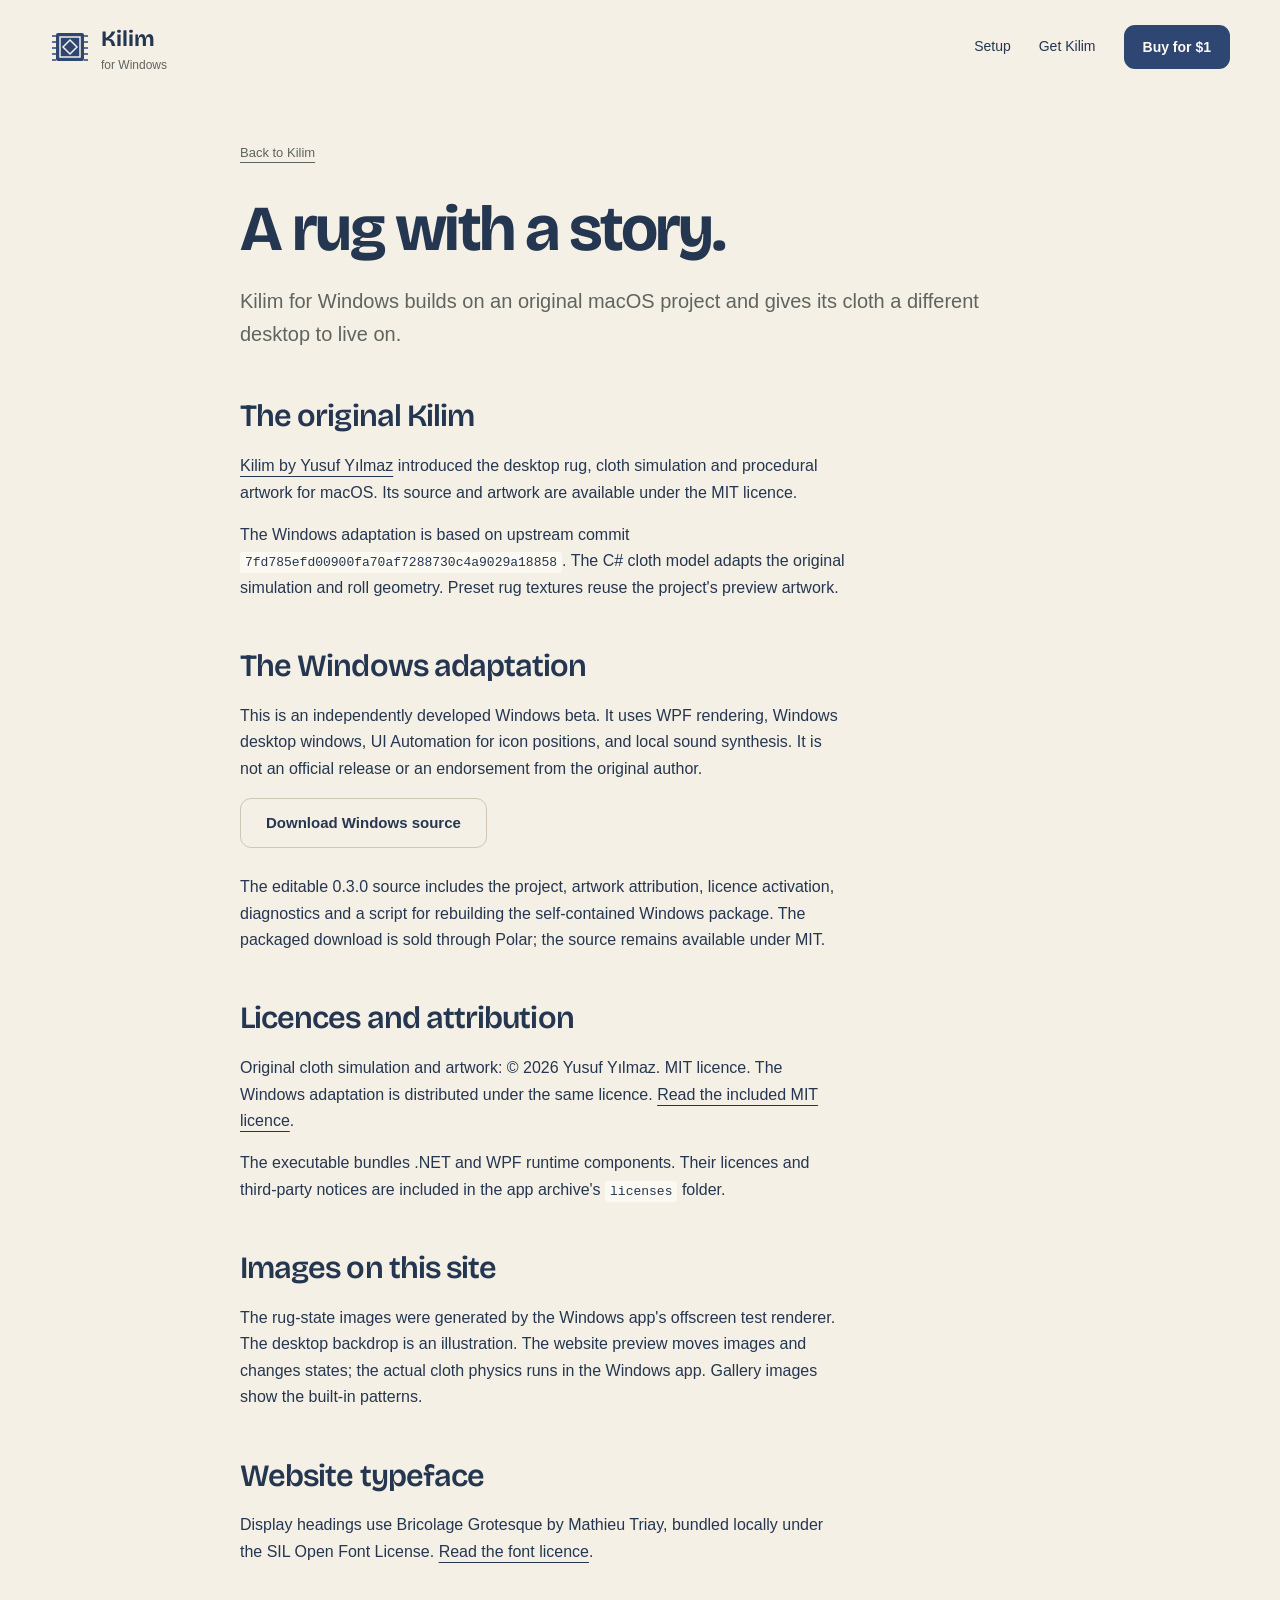
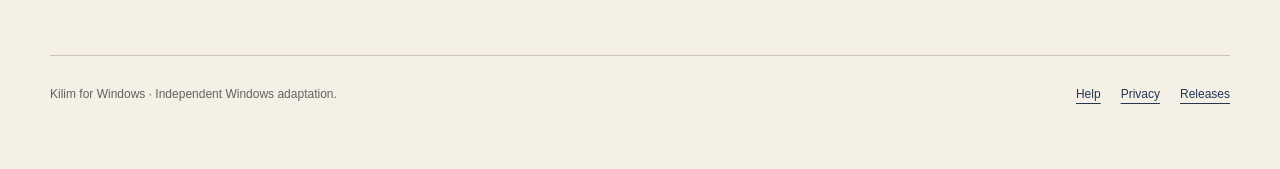
==== commit 7c277d3f: "Redesign Kilim site in linen and indigo and improve SEO" ====
--- a/credits.html
+++ b/credits.html
@@ -8,11 +8,69 @@
 
   gtag('config', 'G-TPDNTJCHD7');
 </script>
-<meta charset="utf-8"><meta name="viewport" content="width=device-width,initial-scale=1"><title>Credits and source — Kilim for Windows</title><meta name="description" content="Original Kilim and rug artwork by Yusuf Yılmaz. Learn about the independent Windows adaptation and MIT-licensed source."><link rel="icon" href="assets/favicon.svg" type="image/svg+xml"><link rel="stylesheet" href="styles.css"></head><body>
-<a class="skip" href="#main">Skip to content</a><header class="header wrap"><a class="brand" href="index.html"><img src="assets/favicon.svg" width="37" height="37" alt=""><span>Kilim<small>for Windows</small></span></a><nav class="nav" aria-label="Main navigation"><a href="help.html">Setup</a><a href="download.html">Get Kilim</a><a class="button small" data-checkout href="https://buy.polar.sh/polar_cl_F4BVskVz9PYQ9hahNEYksDCf6VDmMh7gyivu70FzZcy">Buy for $1</a></nav></header>
-<main id="main" class="page wrap prose"><div class="document-nav"><a href="index.html">Back to Kilim</a></div><h1>A rug with a story.</h1><p class="lead">Kilim for Windows builds on an original macOS project and gives its cloth a different desktop to live on.</p>
+<meta charset="utf-8"><meta name="viewport" content="width=device-width,initial-scale=1"><title>Kilim for Windows Credits, Source &amp; MIT Licence</title><meta name="description" content="Explore the origins of Kilim for Windows, its original macOS project, MIT-licensed cloth simulation and artwork, editable source and font licences."><link rel="icon" href="assets/favicon.svg" type="image/svg+xml"><link rel="stylesheet" href="styles.css">
+<link rel="canonical" href="https://kilimwindow.online/credits.html">
+<meta name="robots" content="index,follow,max-image-preview:large">
+<meta property="og:site_name" content="Kilim for Windows">
+<meta property="og:type" content="website">
+<meta property="og:title" content="Kilim for Windows Credits, Source &amp; MIT Licence">
+<meta property="og:description" content="Explore the origins of Kilim for Windows, its original macOS project, MIT-licensed cloth simulation and artwork, editable source and font licences.">
+<meta property="og:url" content="https://kilimwindow.online/credits.html">
+<meta property="og:image" content="https://kilimwindow.online/assets/social-preview.png">
+<meta property="og:image:type" content="image/png">
+<meta property="og:image:width" content="1200">
+<meta property="og:image:height" content="630">
+<meta property="og:image:alt" content="Kilim for Windows desktop rug app, available for US$1 once">
+<meta name="twitter:card" content="summary_large_image">
+<meta name="twitter:title" content="Kilim for Windows Credits, Source &amp; MIT Licence">
+<meta name="twitter:description" content="Explore the origins of Kilim for Windows, its original macOS project, MIT-licensed cloth simulation and artwork, editable source and font licences.">
+<meta name="twitter:image" content="https://kilimwindow.online/assets/social-preview.png">
+<meta name="twitter:image:alt" content="Kilim for Windows desktop rug app, available for US$1 once">
+<script type="application/ld+json">
+{
+  "@graph": [
+    {
+      "@type": "BreadcrumbList",
+      "itemListElement": [
+        {
+          "name": "Kilim for Windows",
+          "@type": "ListItem",
+          "item": "https://kilimwindow.online/",
+          "position": 1
+        },
+        {
+          "name": "Credits, Source & MIT Licence",
+          "@type": "ListItem",
+          "item": "https://kilimwindow.online/credits.html",
+          "position": 2
+        }
+      ],
+      "@id": "https://kilimwindow.online/credits.html#breadcrumb"
+    },
+    {
+      "inLanguage": "en",
+      "isPartOf": {
+        "@id": "https://kilimwindow.online/#website"
+      },
+      "name": "Kilim for Windows Credits, Source & MIT Licence",
+      "@type": "WebPage",
+      "description": "Explore the origins of Kilim for Windows, its original macOS project, MIT-licensed cloth simulation and artwork, editable source and font licences.",
+      "url": "https://kilimwindow.online/credits.html",
+      "@id": "https://kilimwindow.online/credits.html#webpage",
+      "breadcrumb": {
+        "@id": "https://kilimwindow.online/credits.html#breadcrumb"
+      }
+    }
+  ],
+  "@context": "https://schema.org"
+}
+</script>
+</head><body>
+<a class="skip" href="#main">Skip to content</a><header class="header wrap"><a class="brand" href="./"><img src="assets/favicon.svg" width="37" height="37" alt=""><span>Kilim<small>for Windows</small></span></a><nav class="nav" aria-label="Main navigation"><a href="help.html">Setup</a><a href="download.html">Get Kilim</a><a class="button small" data-checkout href="https://buy.polar.sh/polar_cl_F4BVskVz9PYQ9hahNEYksDCf6VDmMh7gyivu70FzZcy">Buy for $1</a></nav></header>
+<main id="main" class="page wrap prose"><div class="document-nav"><a href="./">Back to Kilim</a></div><h1>A rug with a story.</h1><p class="lead">Kilim for Windows builds on an original macOS project and gives its cloth a different desktop to live on.</p>
 <h2>The original Kilim</h2><p><a href="https://github.com/yusufyilmazfr/kilim" target="_blank" rel="noopener noreferrer">Kilim by Yusuf Yılmaz</a> introduced the desktop rug, cloth simulation and procedural artwork for macOS. Its source and artwork are available under the MIT licence.</p><p>The Windows adaptation is based on upstream commit <code>7fd785efd00900fa70af7288730c4a9029a18858</code>. The C# cloth model adapts the original simulation and roll geometry. Preset rug textures reuse the project's preview artwork.</p>
 <h2>The Windows adaptation</h2><p>This is an independently developed Windows beta. It uses WPF rendering, Windows desktop windows, UI Automation for icon positions, and local sound synthesis. It is not an official release or an endorsement from the original author.</p><p><a class="button secondary" href="downloads/Kilim-Windows-source.zip" download>Download Windows source</a></p><p>The editable 0.3.0 source includes the project, artwork attribution, licence activation, diagnostics and a script for rebuilding the self-contained Windows package. The packaged download is sold through Polar; the source remains available under MIT.</p>
 <h2>Licences and attribution</h2><p>Original cloth simulation and artwork: © 2026 Yusuf Yılmaz. MIT licence. The Windows adaptation is distributed under the same licence. <a href="LICENSE">Read the included MIT licence</a>.</p><p>The executable bundles .NET and WPF runtime components. Their licences and third-party notices are included in the app archive's <code>licenses</code> folder.</p>
 <h2>Images on this site</h2><p>The rug-state images were generated by the Windows app's offscreen test renderer. The desktop backdrop is an illustration. The website preview moves images and changes states; the actual cloth physics runs in the Windows app. Gallery images show the built-in patterns.</p>
+<h2>Website typeface</h2><p>Display headings use Bricolage Grotesque by Mathieu Triay, bundled locally under the SIL Open Font License. <a href="assets/bricolage-grotesque-OFL.txt">Read the font licence</a>.</p>
 </main><footer class="footer wrap"><p>Kilim for Windows · Independent Windows adaptation.</p><nav aria-label="Footer"><a href="help.html">Help</a><a href="privacy.html">Privacy</a><a href="releases.html">Releases</a></nav></footer></body></html>
--- a/styles.css
+++ b/styles.css
@@ -1,8 +1,69 @@
-:root{--mist:#eaf3f8;--ink:#142e40;--red:#7d283d;--paper:#fff;--thread:#adc7d6;--slate:#516878;--desktop:#d7e7f1;--focus:#245b7a}
-*{box-sizing:border-box}html{scroll-behavior:smooth;scroll-padding-top:28px}body{margin:0;background:var(--mist);color:var(--ink);font-family:"Segoe UI",Arial,sans-serif;font-size:17px;line-height:1.6}button,input{font:inherit}a{color:inherit;text-underline-offset:4px}button,a{-webkit-tap-highlight-color:transparent}button{cursor:pointer}button:focus-visible,a:focus-visible,summary:focus-visible,[tabindex]:focus-visible{outline:3px solid var(--focus);outline-offset:5px}img{max-width:100%;display:block}h1,h2,h3,p{margin-top:0}h1,h2,h3{font-family:"Trebuchet MS","Segoe UI",sans-serif;line-height:1.1}h1{font-size:clamp(42px,5.7vw,76px);letter-spacing:-.045em;font-weight:700;margin-bottom:24px}h2{font-size:clamp(30px,3.4vw,44px);letter-spacing:-.03em;margin-bottom:20px}h3{font-size:23px;letter-spacing:-.02em;margin-bottom:12px}p{max-width:68ch}button{color:var(--ink)}.wrap{width:min(1180px,calc(100% - 64px));margin-inline:auto}.skip{position:absolute;top:-80px;left:16px;background:var(--paper);padding:12px;z-index:5}.skip:focus{top:12px}.header{padding-block:27px;display:flex;justify-content:space-between;align-items:center;gap:20px}.brand{display:inline-flex;align-items:center;gap:12px;text-decoration:none;font-size:19px;font-weight:650;white-space:nowrap}.brand svg{width:37px;height:37px}.brand small{display:block;font-size:12px;color:var(--slate);font-weight:500;line-height:1.3}.nav{display:flex;align-items:center;gap:27px;font-size:14px}.nav a{text-decoration:none}.nav a:hover{text-decoration:underline}.button{display:inline-flex;align-items:center;justify-content:center;gap:10px;border:1px solid transparent;min-height:48px;padding:11px 22px;background:var(--red);color:var(--paper);text-decoration:none;font-size:15px;font-weight:650;border-radius:8px;line-height:1.4}.button:hover{background:#682034}.button.secondary{background:transparent;color:var(--ink);border-color:var(--thread)}.button.secondary:hover{background:var(--paper)}.button.small{min-height:42px;padding:9px 16px;font-size:14px}.hero{display:grid;grid-template-columns:.84fr 1.16fr;align-items:center;gap:44px;padding-top:50px;padding-bottom:80px}.hero-copy{padding-bottom:24px}.hero-copy p{color:var(--slate);max-width:35ch;font-size:19px;line-height:1.6;margin-bottom:27px}.hero-meta{font-size:13px!important;margin:13px 0 17px!important;max-width:40ch!important}.hero-copy .setup-link{font-size:14px}.hero-demo{min-width:0}.desktop{position:relative;aspect-ratio:1.24;background:var(--desktop);border:1px solid var(--thread);border-radius:14px;overflow:hidden;isolation:isolate}.desktop-scenery{position:absolute;inset:0;width:100%;height:100%;opacity:.36;pointer-events:none}.desktop-icons{position:absolute;left:15%;top:25%;display:grid;grid-template-columns:repeat(3,52px);gap:37px 41px;font-size:9px;text-align:center;z-index:1}.desktop-file{display:flex;align-items:center;flex-direction:column;gap:5px;color:var(--ink)}.file-icon{display:block;width:29px;height:34px;background:var(--paper);border:1px solid var(--thread);border-radius:2px;position:relative}.file-icon:after{content:"";position:absolute;left:6px;top:13px;width:15px;height:1px;background:var(--thread);box-shadow:0 5px 0 var(--thread),0 10px 0 var(--thread)}.preview-rug{position:absolute;width:112%;max-width:none;height:auto;left:-2%;top:-10%;z-index:2;touch-action:none;cursor:grab;user-select:none;-webkit-user-drag:none;transform:translate(var(--rug-x,0px),var(--rug-y,0px));filter:drop-shadow(0 12px 9px rgba(20,46,64,.13))}.preview-rug:active{cursor:grabbing}.preview-rug.peeking{opacity:.26}.desktop-bar{position:absolute;bottom:0;inset-inline:0;background:rgba(255,255,255,.74);height:32px;display:flex;align-items:center;justify-content:space-between;padding-inline:15px;z-index:3;font-size:10px}.windows-mark{display:grid;grid-template-columns:repeat(2,5px);gap:2px}.windows-mark i{height:5px;width:5px;background:var(--ink)}.demo-controls{display:flex;align-items:center;justify-content:space-between;gap:8px;margin-top:14px;flex-wrap:wrap}.demo-states{display:flex;gap:3px}.demo-states button,.move-controls button{border:0;background:transparent;min-height:44px;padding:8px 11px;font-size:13px;border-radius:6px}.demo-states button[aria-pressed="true"]{background:var(--ink);color:var(--paper)}.move-controls{display:flex;gap:2px}.move-controls button{border:1px solid var(--thread);width:44px;padding:4px;font-size:20px}.demo-note{color:var(--slate);font-size:12px;margin:10px 0 0;max-width:60ch}.interaction-strip{border-block:1px solid var(--thread);padding-block:35px;display:grid;grid-template-columns:repeat(3,1fr);gap:42px}.interaction-strip p{font-size:15px;color:var(--slate);margin-bottom:0}.interaction-strip h3{font-size:21px}.interaction-strip kbd,.prose kbd{display:inline-block;border:1px solid var(--thread);background:var(--paper);padding:1px 6px;border-radius:4px;font-family:inherit;font-size:.84em;white-space:nowrap}.section{padding-block:95px}.section-intro{max-width:620px;margin-bottom:38px}.section-intro p{color:var(--slate)}.patterns{display:grid;grid-template-columns:1fr 1fr;gap:60px;align-items:center}.pattern-preview{position:relative;background:var(--paper);padding:30px;border-radius:12px;min-height:300px;display:grid;align-items:center}.pattern-preview img{width:100%;height:auto}.pattern-name{margin:15px 0 0;text-align:center;font-size:14px}.pattern-name span{color:var(--slate)}.swatches{display:grid;grid-template-columns:repeat(5,1fr);gap:9px}.swatch{border:2px solid transparent;background:transparent;padding:4px;border-radius:8px;min-width:0;text-align:left}.swatch img{width:100%;height:auto;aspect-ratio:1.49;object-fit:contain;border-radius:3px}.swatch span{font-size:11px;display:block;margin:4px 0 2px;white-space:nowrap;overflow:hidden;text-overflow:ellipsis}.swatch[aria-pressed="true"]{border-color:var(--red);background:var(--paper)}.custom-note{font-size:15px;line-height:1.6;color:var(--slate);margin:22px 0 0}.download-section{background:var(--paper);border-block:1px solid var(--thread);padding-block:72px}.download-grid{display:grid;grid-template-columns:1.1fr .9fr;gap:90px}.release-tag{display:inline-block;font-size:13px;border:1px solid var(--thread);border-radius:5px;padding:4px 8px;margin-bottom:18px}.download-grid h2{max-width:14ch}.download-grid p{color:var(--slate)}.download-info{font-size:14px}.download-links{display:flex;gap:23px;flex-wrap:wrap;font-size:13px;margin-top:16px}.beta-note{font-size:13px!important;line-height:1.5;border-left:3px solid var(--thread);padding-left:14px;margin:24px 0 0}.setup-steps{list-style:none;padding:0;margin:10px 0 25px;counter-reset:setup}.setup-steps li{position:relative;counter-increment:setup;padding:0 0 22px 44px;font-size:15px}.setup-steps li:before{content:counter(setup);position:absolute;left:0;top:0;width:28px;height:28px;border:1px solid var(--thread);border-radius:50%;display:grid;place-items:center;font-size:13px}.setup-steps strong{display:block;margin-bottom:4px}.setup-steps span{color:var(--slate)}.faq-layout{display:grid;grid-template-columns:.7fr 1.3fr;gap:75px}.faq{border-top:1px solid var(--thread)}.faq details{border-bottom:1px solid var(--thread);padding:19px 0}.faq summary{font-size:17px;font-weight:600;cursor:pointer;list-style:none;display:flex;justify-content:space-between;gap:16px;min-height:24px}.faq summary::-webkit-details-marker{display:none}.faq summary:after{content:"+";font-size:22px;font-weight:400;line-height:1}.faq details[open] summary:after{content:"−"}.faq p{color:var(--slate);font-size:15px;margin:15px 25px 0 0}.footer{border-top:1px solid var(--thread);padding-block:30px 38px;display:flex;justify-content:space-between;gap:25px;font-size:12px;align-items:flex-start}.footer p{margin:0;color:var(--slate);max-width:65ch}.footer nav{display:flex;gap:20px;white-space:nowrap}.page{max-width:800px;margin:35px auto 90px}.page h1{font-size:clamp(36px,5vw,60px);margin-bottom:20px}.page .lead{font-size:20px;color:var(--slate);margin-bottom:45px}.prose h2{font-size:29px;margin-top:50px}.prose h3{font-size:21px;margin-top:30px}.prose p,.prose li{font-size:16px}.prose ul,.prose ol{padding-left:24px}.prose li{margin-bottom:10px}.prose code{background:var(--paper);padding:3px 5px;font-size:13px;overflow-wrap:anywhere}.prose pre{white-space:pre-wrap;overflow-wrap:anywhere;border:1px solid var(--thread);border-radius:8px;background:var(--paper);padding:18px;font-size:13px}.notice{padding:18px 20px;border-left:3px solid var(--red);background:var(--paper);font-size:15px}.prose .button{margin:0 12px 10px 0}.hash{font-family:Consolas,monospace;font-size:12px;overflow-wrap:anywhere}.document-nav{font-size:14px;margin-bottom:30px}.no-js{font-size:13px;color:var(--slate)}
-@media(min-width:1350px){.hero{gap:54px;padding-top:62px}.hero-copy p{max-width:34ch}.desktop{aspect-ratio:1.19}}
-@media(max-width:950px){.wrap{width:calc(100% - 40px)}.hero{gap:24px;grid-template-columns:1fr 1.1fr;padding-top:35px}.nav{gap:18px}.hero-copy p{font-size:17px}.hero h1{font-size:52px}.patterns{gap:30px}.download-grid{gap:45px}.faq-layout{gap:36px}.footer{flex-direction:column}.preview-rug{top:-4%}}
-@media(max-width:720px){body{font-size:16px}.wrap{width:calc(100% - 36px)}.header{padding-block:20px;align-items:flex-start}.brand{font-size:16px;gap:8px}.brand svg{width:32px;height:32px}.nav{justify-content:flex-end;gap:14px;flex-wrap:wrap;max-width:220px;font-size:12px}.nav .button{min-height:38px;padding:7px 12px;font-size:12px}.nav .patterns-link{display:none}.hero{grid-template-columns:1fr;padding-top:25px;padding-bottom:40px;gap:18px}.hero h1{font-size:clamp(44px,10.5vw,65px);max-width:12ch}.hero-copy{padding-bottom:0}.hero-copy p{max-width:42ch}.hero-demo{max-width:600px;width:100%}.desktop{aspect-ratio:1.3}.preview-rug{top:-13%;left:0;width:111%}.desktop-icons{left:18%;top:27%;gap:23px 28px;grid-template-columns:repeat(3,45px)}.interaction-strip{grid-template-columns:1fr;gap:24px;padding-block:28px}.interaction-strip h3{margin-bottom:7px}.patterns{grid-template-columns:1fr;gap:26px}.section{padding-block:55px}.section-intro{margin-bottom:24px}.pattern-preview{min-height:220px;padding:20px}.swatches{gap:5px}.swatch span{font-size:10px}.download-grid,.faq-layout{grid-template-columns:1fr;gap:30px}.download-section{padding-block:48px}.download-grid h2{max-width:15ch}.faq-layout h2{margin-bottom:0}.footer nav{gap:16px;flex-wrap:wrap}.page{margin-top:26px;margin-bottom:60px}.page .lead{font-size:18px;margin-bottom:32px}.prose h2{margin-top:35px}.demo-controls{gap:7px}.demo-states button{padding-inline:10px}.demo-note{font-size:11px}.hero-meta{max-width:44ch!important}}
-@media(prefers-reduced-motion:reduce){html{scroll-behavior:auto}}
-.button:disabled{background:var(--slate);color:var(--paper);cursor:not-allowed}
-.demo-film{margin:0}.demo-film video{display:block;width:100%;height:auto;border:1px solid var(--thread);border-radius:12px;background:var(--ink)}.demo-film figcaption{margin-top:14px;color:var(--slate);font-size:14px;max-width:75ch}
+@font-face{font-family:"Bricolage Grotesque";font-style:normal;font-weight:500 700;font-display:swap;src:url("assets/bricolage-grotesque-latin.woff2") format("woff2")}
+:root{--page:#f5f0e6;--ink:#243650;--action:#2d4772;--action-hover:#233a60;--paper:#fcf9f2;--thread:#d0c6b5;--muted:#5f645f;--desktop:#e6dece;--rose:#a85c5b;--focus:#2d4772}
+*{box-sizing:border-box}
+html{scroll-behavior:smooth;scroll-padding-top:112px}
+body{margin:0;background:var(--page);color:var(--ink);font-family:"Segoe UI",Arial,sans-serif;font-size:17px;line-height:1.65}
+button,input{font:inherit}button{color:var(--ink);cursor:pointer}a{color:inherit;text-underline-offset:5px}button,a{-webkit-tap-highlight-color:transparent}
+button:focus-visible,a:focus-visible,summary:focus-visible,[tabindex]:focus-visible{outline:3px solid var(--focus);outline-offset:5px}
+img{display:block;max-width:100%}h1,h2,h3,p{margin-top:0}
+h1,h2,h3{font-family:"Bricolage Grotesque","Trebuchet MS",sans-serif;font-weight:600;line-height:1.06;letter-spacing:-.04em}
+h1{font-size:clamp(48px,5.6vw,78px);margin-bottom:25px;font-weight:700}
+h2{font-size:clamp(32px,3.5vw,48px);margin-bottom:20px}
+h3{font-size:25px;letter-spacing:-.025em;margin-bottom:12px}p{max-width:68ch}
+.wrap{width:min(1180px,calc(100% - 64px));margin-inline:auto}
+.skip{position:absolute;top:-80px;left:16px;background:var(--paper);padding:12px;z-index:20}.skip:focus{top:12px}
+.header{position:sticky;top:0;z-index:10;display:flex;justify-content:space-between;align-items:center;gap:24px;min-height:94px;background:rgba(245,240,230,.96);padding-block:17px}
+.brand{display:inline-flex;align-items:center;gap:11px;text-decoration:none;font-family:"Bricolage Grotesque","Segoe UI",sans-serif;font-size:22px;font-weight:700;white-space:nowrap}
+.brand img,.brand svg{width:40px;height:40px}.brand small{display:block;font-family:"Segoe UI",sans-serif;font-size:12px;font-weight:400;color:var(--muted);line-height:1.35}
+.nav{display:flex;align-items:center;justify-content:flex-end;gap:28px;font-size:14px}.nav a{text-decoration:none;min-height:44px;display:inline-flex;align-items:center}.nav a:hover{text-decoration:underline}
+.button{display:inline-flex;align-items:center;justify-content:center;gap:10px;min-height:50px;padding:13px 25px;border:1px solid transparent;border-radius:11px;background:var(--action);color:var(--paper);text-decoration:none;font-size:15px;font-weight:650;line-height:1.35;transition:background-color 160ms ease,transform 160ms ease}
+.button:hover{background:var(--action-hover);transform:translateY(-2px)}.button:active{transform:translateY(0)}
+.button.secondary{background:transparent;color:var(--ink);border-color:var(--thread)}.button.secondary:hover{background:var(--paper)}.button.small{min-height:44px;padding:10px 18px;font-size:14px}
+.hero{display:grid;grid-template-columns:.83fr 1.17fr;align-items:center;gap:64px;padding-top:44px;padding-bottom:66px}
+.hero-copy{padding-bottom:22px}.hero-copy h1{max-width:10.5ch}.hero-copy>p{font-size:19px;color:var(--muted);line-height:1.6;max-width:32ch;margin-bottom:27px}
+.hero-actions{display:flex;align-items:center;gap:25px;flex-wrap:wrap;margin-bottom:22px}.watch-link{font-size:15px;font-weight:500}
+.hero-copy .hero-meta{font-size:13px;line-height:1.65;max-width:43ch;margin:0 0 18px}.setup-link{font-size:13px;color:var(--muted)}
+.hero-demo{min-width:0}.desktop{position:relative;aspect-ratio:16 / 10;background:#dbe5ef;border:7px solid #35435a;border-radius:18px;overflow:hidden;isolation:isolate}
+.desktop-wallpaper{position:absolute;inset:0;width:100%;height:100%;pointer-events:none}.desktop-caption{position:absolute;right:17px;top:16px;font-family:"Segoe UI",sans-serif;text-align:right;font-size:11px;color:#243650;margin:0;max-width:60%;background:rgba(252,249,242,.8);padding:5px 9px;border-radius:5px;z-index:4}
+.desktop-icons{position:absolute;left:35%;top:28%;display:grid;grid-template-columns:repeat(3,46px);gap:16px 12px;font-family:"Segoe UI",sans-serif;font-size:9px;text-align:center;z-index:1}
+.desktop-file{display:flex;align-items:center;flex-direction:column;gap:5px;color:#243650;line-height:1.2}.desktop-file>span{max-width:56px;overflow:hidden;white-space:nowrap;text-overflow:ellipsis;background:rgba(252,249,242,.7);padding:2px 3px;border-radius:2px}.desktop-file:nth-child(2n){translate:5px -4px}.desktop-file:nth-child(3n){translate:-3px 5px}
+.file-icon{display:block;width:28px;height:33px;border-radius:3px;background:#fffdf7;border:1px solid #aeb6c2;position:relative;box-shadow:0 2px 2px rgba(36,54,80,.12)}.file-icon:after{content:attr(data-mark);position:absolute;left:3px;right:3px;top:11px;border-radius:2px;padding:3px 0;font-style:normal;font-size:7px;font-weight:700;color:#fff;background:#547ba9}.file-icon.pdf:after{background:#bd5357}.file-icon.sheet:after{background:#4a806d}.file-icon.picture:after{background:#8b6799}.file-icon.folder{height:25px;margin-top:8px;background:#e7b75b;border-color:#bc9347;border-radius:2px 4px 4px 4px}.file-icon.folder:before{content:"";position:absolute;left:-1px;top:-7px;width:15px;height:8px;border:1px solid #bc9347;border-bottom:0;border-radius:3px 3px 0 0;background:#e7b75b}.file-icon.folder:after{content:"";inset:6px 0 0;background:#f0c675}.desktop-system-icon{position:absolute;left:17px;top:15px;display:flex;align-items:center;flex-direction:column;gap:5px;font-size:9px;color:#243650}.bin-icon{display:block;width:20px;height:25px;border:1px solid #8c9bac;border-top:4px solid #d4dde5;border-radius:2px 2px 5px 5px;background:#eff5f8}.bin-icon:before{content:"";display:block;height:15px;margin:3px 5px;border-inline:2px solid #9cb0bf}
+.preview-rug{position:absolute;width:118%;max-width:none;height:auto;left:-17%;top:-16%;z-index:2;touch-action:none;cursor:grab;user-select:none;-webkit-user-drag:none;transform:translate(var(--rug-x,0px),var(--rug-y,0px)) rotate(var(--rug-tilt,0deg)) scale(var(--rug-scale,1));filter:drop-shadow(0 17px 11px rgba(36,54,80,.2));transition:transform 180ms ease-out,opacity 180ms ease-out,filter 180ms ease-out}
+.preview-rug.dragging{cursor:grabbing;transition:none;--rug-scale:1.025;filter:drop-shadow(0 25px 15px rgba(36,54,80,.21))}.preview-rug.peeking{opacity:.26}
+.desktop-bar{position:absolute;bottom:0;inset-inline:0;height:39px;display:flex;align-items:center;justify-content:center;padding-inline:14px;background:rgba(246,248,251,.93);border-top:1px solid rgba(255,255,255,.7);z-index:3;font-family:"Segoe UI",sans-serif;font-size:9px;color:#243650}.taskbar-apps{display:flex;align-items:center;gap:15px}.taskbar-search{display:inline-flex;align-items:center;min-width:80px;height:25px;padding:0 10px;border:1px solid #d5dde5;border-radius:14px;color:#626f7e;background:#fdfefe}.taskbar-folder{width:18px;height:14px;background:#e7b75b;border-radius:3px;position:relative}.taskbar-folder:before{content:"";position:absolute;top:-3px;left:0;width:9px;height:5px;background:#e7b75b;border-radius:2px}.taskbar-browser{width:18px;height:18px;border:5px solid #568cac;border-left-color:#75b1a4;border-radius:50%;background:#edf5fb}.taskbar-clock{position:absolute;right:14px;text-align:right;line-height:1.35}.taskbar-clock span{font-size:8px}
+.windows-mark{display:grid;grid-template-columns:repeat(2,5px);gap:2px}.windows-mark i{width:6px;height:6px;background:#3279c6}
+.demo-controls{display:flex;align-items:center;justify-content:space-between;gap:10px;margin-top:16px;flex-wrap:wrap}.demo-states{display:flex;gap:4px}
+.demo-states button,.move-controls button{min-height:44px;padding:8px 13px;border:0;border-radius:8px;background:transparent;font-size:13px;transition:background-color 160ms ease,color 160ms ease}
+.demo-states button:hover{background:var(--desktop)}.demo-states button[aria-pressed="true"]{background:var(--action);color:var(--paper)}
+.move-controls{display:flex;gap:6px}.move-controls button{width:44px;padding:3px;font-size:21px;border:1px solid var(--thread)}.move-controls button:hover{background:var(--paper)}
+.demo-note{font-size:12px;line-height:1.55;color:var(--muted);margin:10px 0 0}.preview-note{font-size:11px;margin-top:4px}.no-js{font-size:13px;color:var(--muted)}
+.interaction-strip{display:grid;grid-template-columns:repeat(3,1fr);gap:52px;padding-block:36px 42px;border-block:1px solid var(--thread)}
+.interaction-strip h3{font-size:23px}.interaction-strip p{font-size:15px;line-height:1.65;color:var(--muted);margin:0}
+kbd{display:inline-block;padding:1px 6px;border:1px solid var(--thread);border-radius:5px;background:var(--paper);font-family:inherit;font-size:.84em;white-space:nowrap}
+.section{padding-block:90px}.section-intro{max-width:650px;margin-bottom:35px}.section-intro p{color:var(--muted);font-size:17px}
+.demo-film{margin:0}.demo-film video{display:block;width:100%;height:auto;background:var(--ink);border-radius:20px}.demo-film figcaption{margin-top:16px;font-size:13px;line-height:1.6;color:var(--muted);max-width:78ch}
+#patterns{border-top:1px solid var(--thread)}
+.patterns{display:grid;grid-template-columns:1.05fr 1fr;gap:58px;align-items:center}
+.pattern-preview{display:grid;align-items:center;min-height:340px;padding:32px;background:var(--desktop);border-radius:20px}.pattern-preview img{width:100%;height:auto}
+.pattern-name{text-align:center;font-size:15px;margin:16px 0 0}.pattern-name span{color:var(--muted)}
+.swatches{display:grid;grid-template-columns:repeat(5,1fr);gap:11px}.swatch{min-width:0;text-align:left;padding:5px;border:2px solid transparent;border-radius:9px;background:transparent;transition:background-color 160ms ease,border-color 160ms ease,transform 160ms ease}
+.swatch:hover{background:var(--paper);transform:translateY(-3px)}.swatch img{width:100%;height:auto;aspect-ratio:1.49;object-fit:contain}.swatch span{display:block;font-size:11px;margin-top:5px;white-space:nowrap;overflow:hidden;text-overflow:ellipsis}.swatch[aria-pressed="true"]{border-color:var(--action);background:var(--paper)}
+.custom-note{font-size:15px;line-height:1.7;color:var(--muted);margin:24px 0 0}
+.download-section{padding-block:78px;background:var(--action);color:var(--paper)}.download-grid{display:grid;grid-template-columns:1.08fr .92fr;gap:92px;align-items:start}
+.release-tag{display:inline-block;padding:5px 10px;border:1px solid var(--thread);border-radius:6px;font-size:12px;margin-bottom:18px}
+.download-grid h2{max-width:15ch}.download-grid h3{font-size:25px}.download-grid p{color:var(--paper)}.download-grid .release-tag{border-color:rgba(252,249,242,.45)}
+.download-grid .button{background:var(--paper);color:var(--action)}.download-grid .button:hover{background:var(--page)}
+.download-info{font-size:13px;line-height:1.65}.download-links{display:flex;flex-wrap:wrap;gap:12px 23px;font-size:13px;margin-top:20px}
+.beta-note{font-size:13px;line-height:1.65;border-left:3px solid var(--rose);padding-left:16px;margin:25px 0 0;max-width:65ch}
+.setup-steps{list-style:none;padding:0;margin:12px 0 24px;counter-reset:setup}.setup-steps li{position:relative;counter-increment:setup;padding:0 0 23px 45px;font-size:15px;line-height:1.6}.setup-steps li:before{content:counter(setup);position:absolute;left:0;top:0;width:29px;height:29px;display:grid;place-items:center;border:1px solid var(--thread);border-radius:50%;font-size:13px}.setup-steps strong{display:block;margin-bottom:4px}.setup-steps span{color:var(--muted)}.download-grid .setup-steps span{color:var(--paper)}
+.faq-layout{display:grid;grid-template-columns:.75fr 1.25fr;gap:80px}.faq-layout>div:first-child>p{font-size:15px;color:var(--muted)}.faq{border-top:1px solid var(--thread)}
+.faq details{padding:20px 0;border-bottom:1px solid var(--thread)}.faq summary{display:flex;justify-content:space-between;gap:18px;min-height:30px;font-size:16px;font-weight:600;cursor:pointer;list-style:none}.faq summary::-webkit-details-marker{display:none}.faq summary:after{content:"+";font-size:23px;font-weight:400;line-height:1}.faq details[open] summary:after{content:"−"}.faq p{font-size:15px;line-height:1.7;color:var(--muted);margin:16px 24px 0 0}
+.footer{display:flex;justify-content:space-between;align-items:flex-start;gap:24px;padding-block:29px 38px;border-top:1px solid var(--thread);font-size:12px}.footer p{margin:0;color:var(--muted)}.footer nav{display:flex;gap:20px;flex-wrap:wrap}
+.page{max-width:800px;margin:48px auto 90px}.page h1{font-size:clamp(39px,5vw,64px);margin-bottom:22px}.page .lead{font-size:20px;line-height:1.65;color:var(--muted);margin-bottom:45px}
+.document-nav{font-size:13px;margin-bottom:32px;color:var(--muted)}.prose h2{font-size:31px;margin-top:49px;letter-spacing:-.03em}.prose h3{font-size:23px;margin-top:30px}.prose p,.prose li{font-size:16px}.prose ul,.prose ol{padding-left:24px}.prose li{margin-bottom:11px}.prose code{padding:3px 5px;border-radius:3px;background:var(--paper);font-size:13px;overflow-wrap:anywhere}.prose pre{padding:20px;border:1px solid var(--thread);border-radius:11px;background:var(--paper);font-size:13px;white-space:pre-wrap;overflow-wrap:anywhere}.prose .button{margin:0 12px 10px 0}.notice{padding:19px 22px;border-left:3px solid var(--rose);background:var(--paper);font-size:15px}.hash{font-family:Consolas,monospace;font-size:12px;overflow-wrap:anywhere}
+.button:disabled{background:var(--muted);color:var(--paper);cursor:not-allowed;transform:none}
+@media(min-width:1350px){.hero{padding-top:53px;gap:72px}.hero-copy h1{font-size:80px}.desktop{aspect-ratio:16 / 10}}
+@media(max-width:1000px){.wrap{width:calc(100% - 44px)}.hero{gap:30px;grid-template-columns:.9fr 1.1fr}.hero-copy h1{font-size:59px}.hero-copy>p{font-size:17px}.desktop{aspect-ratio:16 / 10}.desktop-icons{left:34%;top:23%;gap:12px 8px;transform:scale(.65);transform-origin:top left}.preview-rug{top:-16%;width:118%;left:-17%}.nav{gap:20px}.patterns{gap:32px}.download-grid{gap:48px}.faq-layout{gap:40px}}
+@media(max-width:720px){body{font-size:16px}.wrap{width:calc(100% - 36px)}.header{min-height:80px;padding-block:14px;gap:10px}.brand{font-size:20px;gap:8px}.brand img,.brand svg{width:33px;height:33px}.brand small{font-size:11px}.nav{max-width:calc(100% - 108px);gap:4px 13px;flex-wrap:wrap;font-size:12px}.nav .button{font-size:12px;min-height:44px;padding:10px 14px}.nav .patterns-link{display:none}.hero{grid-template-columns:1fr;padding-top:26px;padding-bottom:43px;gap:33px}.hero-copy{padding-bottom:0}.hero-copy h1{font-size:clamp(46px,11.7vw,66px);max-width:13ch;margin-bottom:19px}.hero-copy>p{max-width:34ch;font-size:17px;margin-bottom:23px}.hero-actions{gap:22px;margin-bottom:17px}.hero-copy .hero-meta{font-size:12px;max-width:45ch;margin-bottom:13px}.setup-link{font-size:12px}.hero-demo{width:100%;max-width:570px;margin-inline:auto}.desktop{aspect-ratio:16 / 10;border-width:5px;border-radius:13px}.desktop-caption{top:10px;right:10px;font-size:9px;padding:4px 6px}.desktop-icons{left:35%;top:24%;gap:7px 7px;grid-template-columns:repeat(3,34px);font-size:7px;transform:scale(.72);transform-origin:top left}.desktop-file{gap:3px}.desktop-file>span{max-width:40px;padding:1px 2px}.file-icon:after{top:8px;font-size:6px;padding:2px 0}.file-icon.folder{height:18px;margin-top:5px}.file-icon.folder:before{top:-5px;height:5px;width:12px}.desktop-system-icon{left:11px;top:10px;font-size:8px}.bin-icon{width:16px;height:21px}.file-icon{width:20px;height:24px}.preview-rug{top:-16%;width:118%;left:-17%}.desktop-bar{height:29px;font-size:8px;padding-inline:10px}.taskbar-apps{gap:10px}.taskbar-search{min-width:58px;height:20px;padding:0 7px}.taskbar-clock{right:9px}.taskbar-clock span{font-size:7px}.taskbar-folder{width:14px;height:11px}.taskbar-browser{width:15px;height:15px;border-width:4px}.windows-mark i{width:4px;height:4px}.demo-controls{gap:7px;margin-top:12px}.demo-states{gap:1px}.demo-states button{padding:8px 10px;font-size:12px}.move-controls{gap:4px}.move-controls button{width:42px}.demo-note{font-size:11px}.preview-note{font-size:11px}.interaction-strip{grid-template-columns:1fr;gap:26px;padding-block:30px}.interaction-strip h3{font-size:23px;margin-bottom:8px}.interaction-strip p{font-size:14px}.section{padding-block:55px}.section-intro{margin-bottom:25px}.section-intro h2{font-size:35px}.section-intro p{font-size:16px}.demo-film video{border-radius:13px}.demo-film figcaption{font-size:12px}.patterns{grid-template-columns:1fr;gap:25px}.pattern-preview{min-height:240px;padding:24px;border-radius:15px}.pattern-name{font-size:14px}.swatches{gap:6px}.swatch{padding:4px}.swatch span{font-size:11px}.custom-note{font-size:14px;margin-top:20px}.download-section{padding-block:51px}.download-grid,.faq-layout{grid-template-columns:1fr;gap:33px}.download-grid h2{max-width:15ch;font-size:38px}.download-grid .release-tag{font-size:11px}.download-links{gap:12px 18px}.faq-layout h2{max-width:17ch;margin-bottom:15px}.faq summary{font-size:15px;line-height:1.5}.footer{flex-direction:column;gap:20px;font-size:11px}.footer nav{gap:18px}.page{margin-top:29px;margin-bottom:60px}.page h1{font-size:clamp(39px,10vw,56px)}.page .lead{font-size:18px;margin-bottom:33px}.prose h2{font-size:29px;margin-top:36px}.prose p,.prose li{font-size:15px}}
+@media(prefers-reduced-motion:reduce){html{scroll-behavior:auto}.preview-rug{animation:none}.button,.preview-rug,.swatch,.demo-states button,.move-controls button{transition:none}}
+.preview-actions{display:flex;align-items:center;gap:10px;flex-wrap:wrap}.replay-cover{min-height:44px;border:0;background:transparent;padding:7px 9px;font-size:12px;color:var(--muted);text-decoration:underline;text-underline-offset:4px}.replay-cover:hover{color:var(--ink)}
